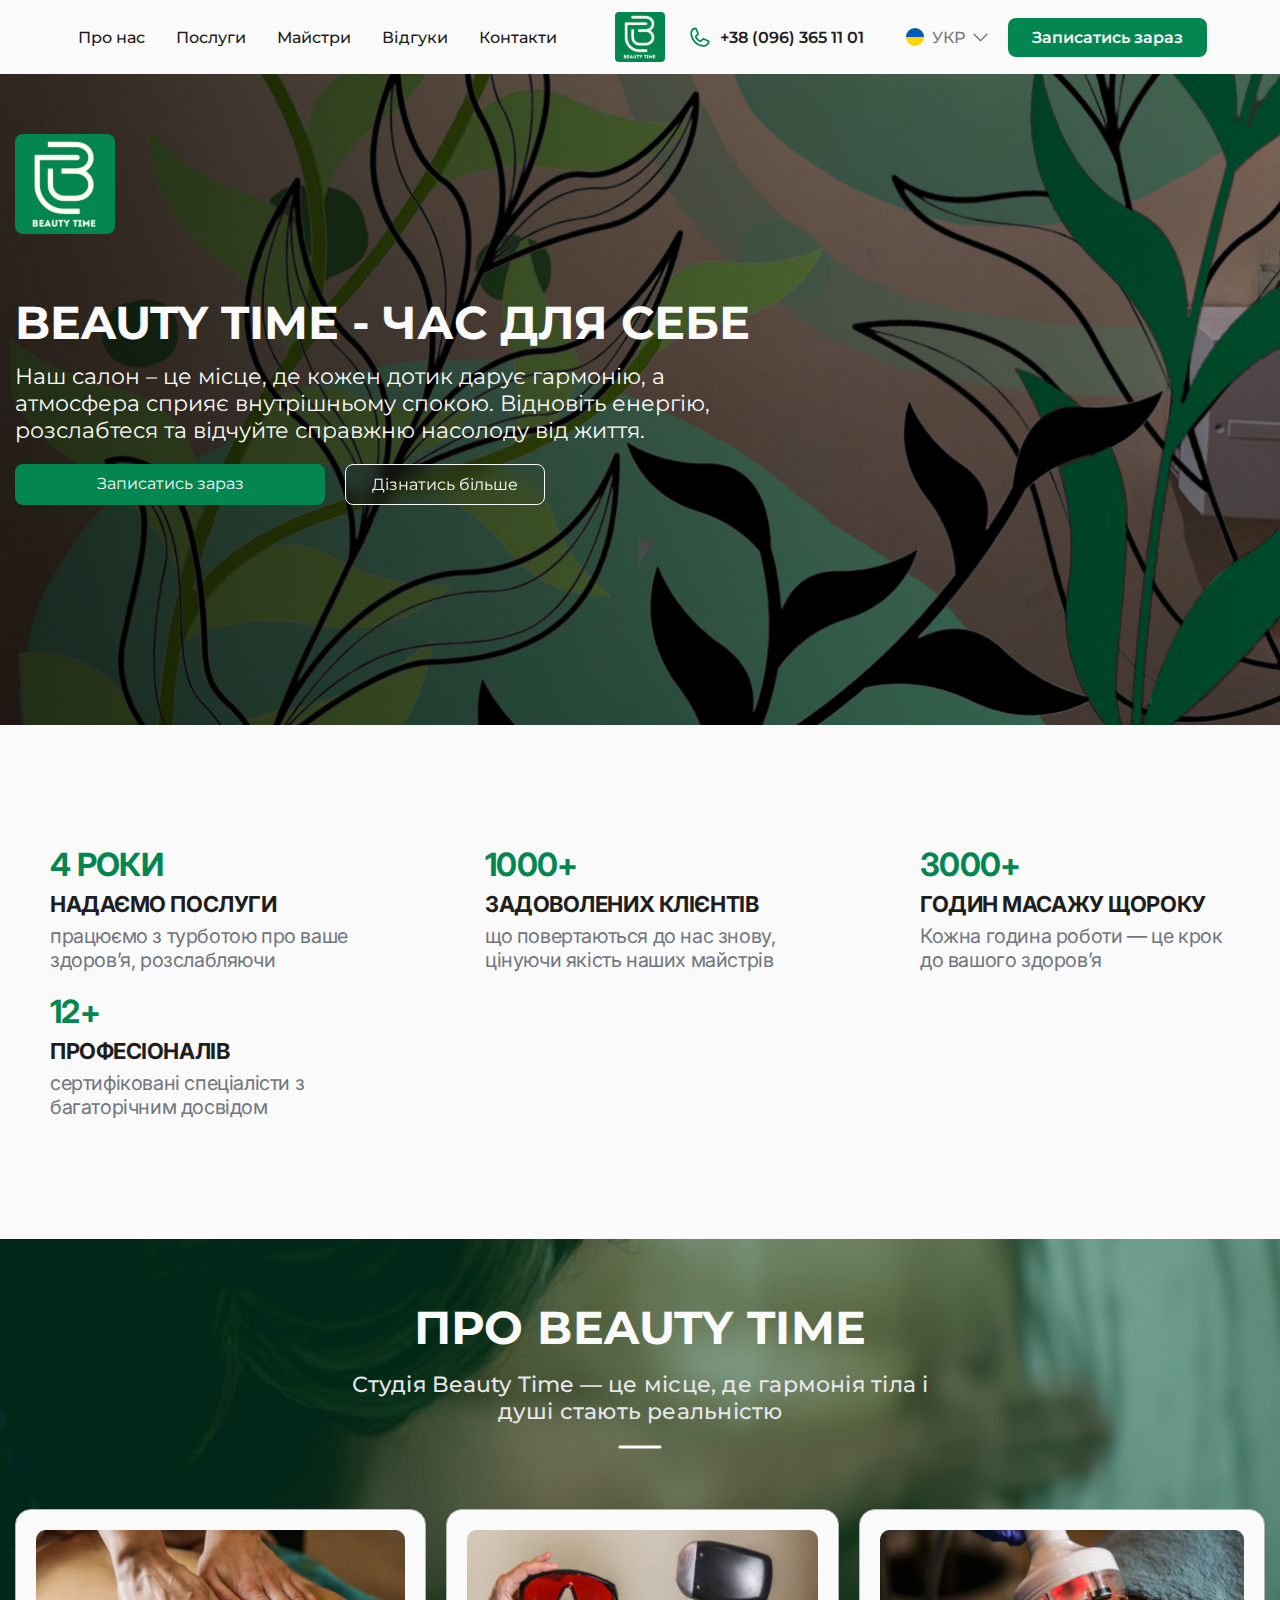
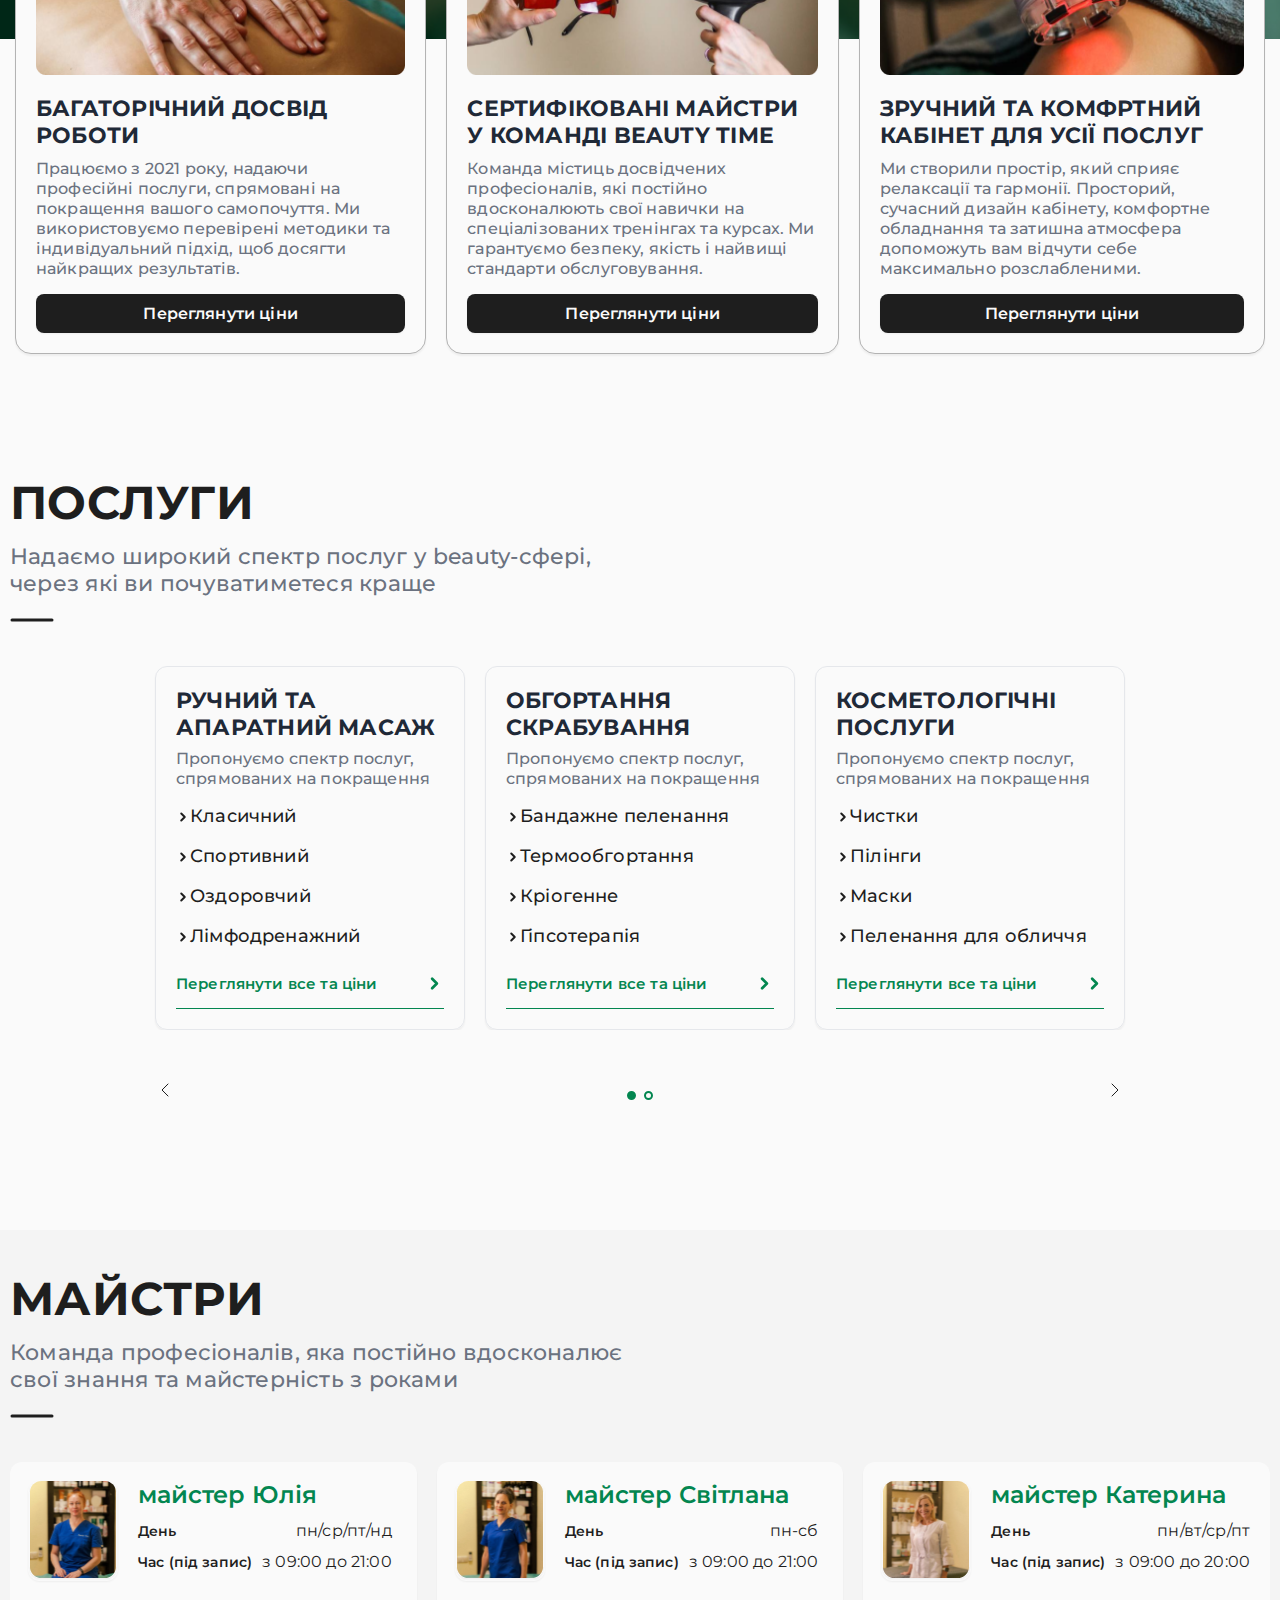
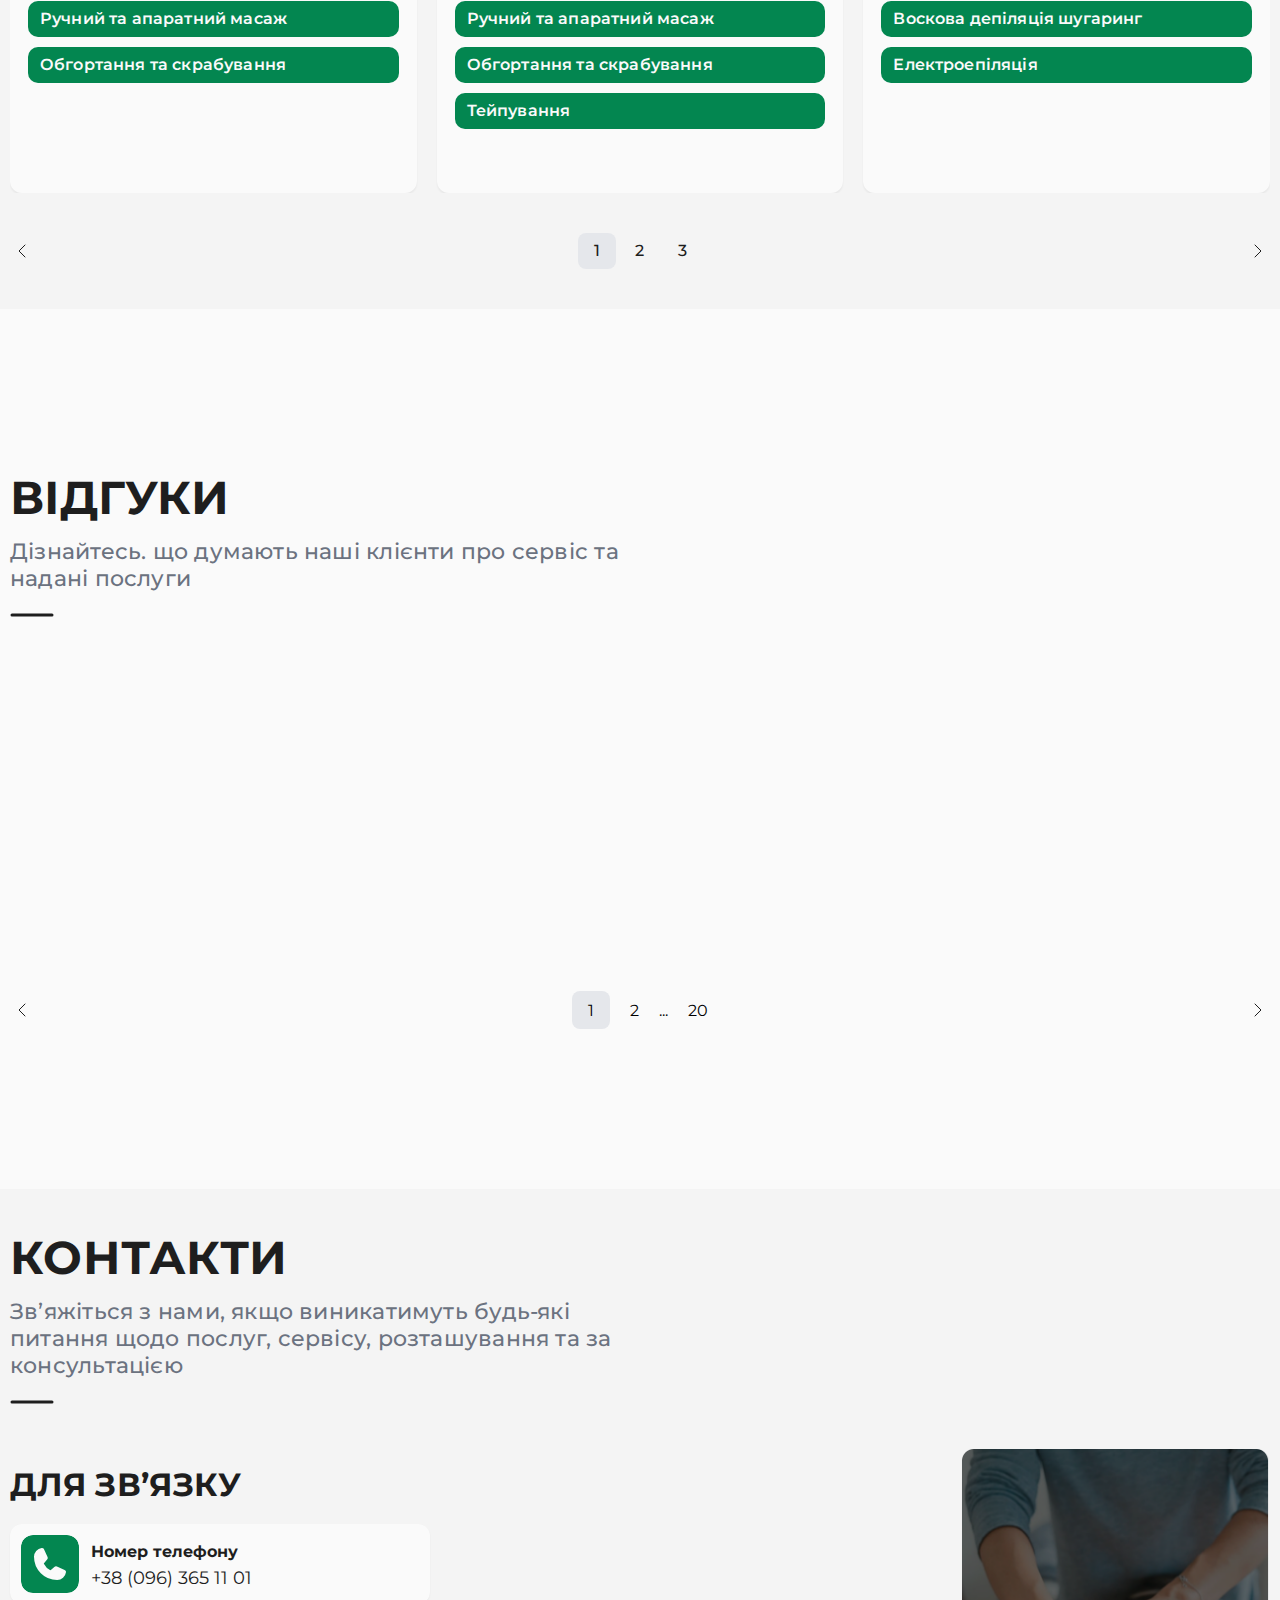
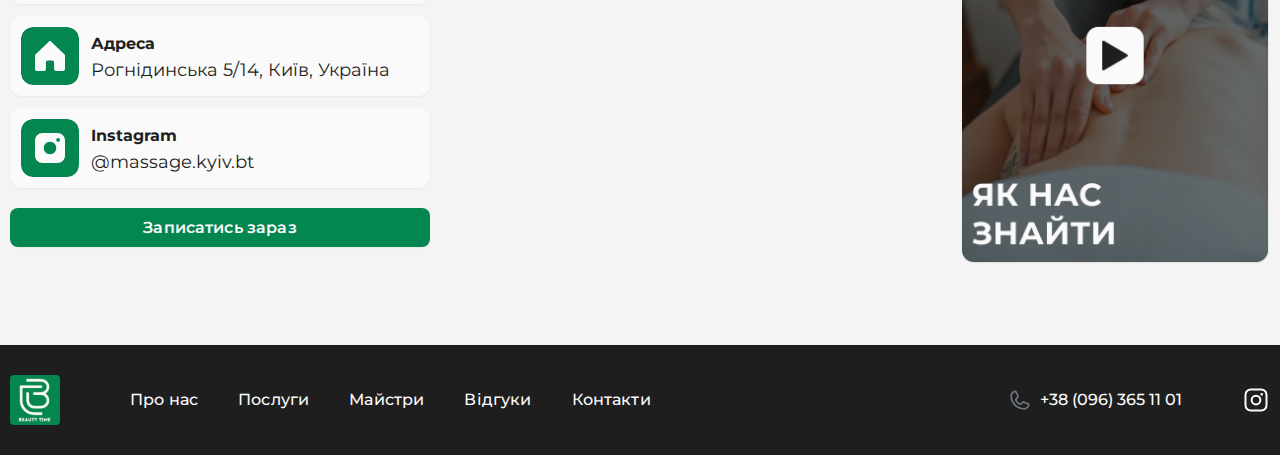
==== eng.html @ 5195686e "updateSeo" ====
<!DOCTYPE html>
<html lang="en">

<head>
  <meta charset="UTF-8" />
  <link rel="icon" type="image/x-icon" href="/icons/Logo.svg" />
  <meta name="viewport" content="width=device-width, initial-scale=1.0" />
  <link rel="preconnect" href="https://fonts.googleapis.com" />
  <link rel="preconnect" href="https://fonts.gstatic.com" crossorigin />
  <meta name="google-site-verification" content="ar-BwZ3XOOMY4lrUMawtvGLC3Hr_M22JMxc6mXKmvUw" />
  <link
    href="https://fonts.googleapis.com/css2?family=Inter:ital,opsz,wght@0,14..32,100..900;1,14..32,100..900&family=Montserrat:ital,wght@0,100..900;1,100..900&display=swap"
    rel="stylesheet" />
  <link rel="stylesheet" href="index.css" />
  <title>BEAUTY TIME</title>
</head>

<body>
  <header class="header">
    <div class="header-container">
      <nav class="header-nav">
        <a href="#about">Про нас</a>
        <a href="#service">Послуги</a>
        <a href="#personal">Майстри</a>
        <a href="#testimonials">Відгуки</a>
        <a href="#contacts">Контакти</a>
      </nav>
      <div class="header-logo">
        <img src="icons/Logo.svg" alt="" />
      </div>
      <div class="header-interactive">
        <div class="header-interactive-mobile">
          <img src="icons/phone.svg" alt="" style="width: 20px; height: 20px" />
          <a href="tel:+380963651101">+38 (096) 365 11 01</a>
        </div>
        <div class="header-interactive-language">
          <button class="header-interactive-language" id="open-language">
            <img src="icons/prapor-ukr.svg" alt="" style="width: 18px; height: 18px" />
            <p>УКР</p>
            <img src="icons/arrow-bottom.svg" alt="" style="width: 15px; height: 15px" />
          </button>
          <div class="header-interactive-language-menu" id="language-menu">
            <a href="youtube.com"><img src="icons/gb.png" alt=""
                style="width: 18px; height: 18px" /><span>ENG</span></a>
          </div>
        </div>
        <a target="_blank"
          href="https://n799265.alteg.io/company/751395/personal/select-services?fbclid=PAZXh0bgNhZW0CMTEAAabLqiHtKzMhRhWUXYwmBI1UVrGu612jHFCzv3q1JPzuc6nMSlVEcItK5vg_aem_g_cQ2HMUZu5LZUieFuT7xA&o="
          class="button-signUp">Записатись зараз</a>
      </div>
    </div>
    <div class="header-container-mobile">
      <img src="icons/Logo.svg" alt="" class="header-container-mobile-logo">
      <img src="icons/openBurger.svg" alt="" class="header-container-mobile-openBurger" id="openBurger">
    </div>
    <div class="header-container-mobile-menu" id="burger-menu">
      <nav class="header-nav" style="flex-direction: column;gap: 20px;padding-bottom: 20px;">
        <a href="#about" style="font-size: 20px;">Про нас</a>
        <a href="#service" style="font-size: 20px;">Послуги</a>
        <a href="#personal" style="font-size: 20px;">Майстри</a>
        <a href="#testimonials" style="font-size: 20px;">Відгуки</a>
        <a href="#contacts" style="font-size: 20px;">Контакти</a>
      </nav>
      <div class="header-interactive" style="padding-top: 20px;border-top: 1px solid ;">
        <div class="header-interactive-mobile">
          <img src="icons/phone.svg" alt="" style="width: 20px; height: 20px" />
          <a href="tel:+380963651101">+38 (096) 365 11 01</a>
        </div>
        <div class="header-interactive-language" >
          <button class="header-interactive-language" id="open-language-mobile">
            <img src="icons/prapor-ukr.svg" alt="" style="width: 18px; height: 18px" />
            <p>УКР</p>
            <img src="icons/arrow-bottom.svg" alt="" style="width: 15px; height: 15px" />
          </button>
          <div class="header-interactive-language-menu" id="language-menu-mobile">
            <a href="youtube.com"><img src="icons/gb.png" alt=""
                style="width: 18px; height: 18px" /><span>ENG</span></a>
          </div>
        </div>
      </div>
    </div>
  </header>
  <section class="hero-section">
    <div class="hero-section-container">
      <img src="icons/Logo.svg" alt="" class="hero-section-logo" />
      <h1 class="hero-section-title">Beauty Time - час для себе</h1>
      <p class="hero-section-text">
        Наш салон – це місце, де кожен дотик дарує гармонію, а атмосфера
        сприяє внутрішньому спокою. Відновіть енергію, розслабтеся та відчуйте
        справжню насолоду від життя.
      </p>
      <div class="hero-section-buttons">
        <a target="_blank"
          href="https://n799265.alteg.io/company/751395/personal/select-services?fbclid=PAZXh0bgNhZW0CMTEAAabLqiHtKzMhRhWUXYwmBI1UVrGu612jHFCzv3q1JPzuc6nMSlVEcItK5vg_aem_g_cQ2HMUZu5LZUieFuT7xA&o="
          class="hero-section-button-regNow">Записатись зараз</a>
        <a target="_blank" href="https://www.instagram.com/massage.kyiv.bt?igsh=NTM1azhtdDN6YnZs"
          class="hero-section-button-more">Дізнатись більше</a>
      </div>
    </div>
  </section>
  <section class="statistics">
    <div class="statistics-container">
      <div class="statistics-block">
        <h2 class="statistics-block-title">4 РОКИ</h2>
        <h3 class="statistics-block-subTitle">НАДАЄМО ПОСЛУГИ</h3>
        <p class="statistics-block-text">
          працюємо з турботою про ваше здоров’я, розслабляючи
        </p>
      </div>
      <div class="statistics-block">
        <h2 class="statistics-block-title">1000+</h2>
        <h3 class="statistics-block-subTitle">ЗАДОВОЛЕНИХ КЛІЄНТІВ</h3>
        <p class="statistics-block-text">
          що повертаються до нас знову, цінуючи якість наших майстрів
        </p>
      </div>
      <div class="statistics-block">
        <h2 class="statistics-block-title">3000+</h2>
        <h3 class="statistics-block-subTitle">Годин масажу щороку</h3>
        <p class="statistics-block-text">
          Кожна година роботи — це крок до вашого здоров’я
        </p>
      </div>
      <div class="statistics-block">
        <h2 class="statistics-block-title">12+</h2>
        <h3 class="statistics-block-subTitle">ПРОФЕСІОНАЛІВ</h3>
        <p class="statistics-block-text">
          сертифіковані спеціалісти з багаторічним досвідом
        </p>
      </div>
    </div>
  </section>
  <section class="about" id="about">
    <div class="about-bg">
      <h2 class="about-title">про beauty time</h2>
      <h2 class="about-subTitle">
        Студія Beauty Time — це місце, де гармонія тіла і душі стають
        реальністю
      </h2>
      <svg width="44" height="4" viewBox="0 0 44 4" fill="none" xmlns="http://www.w3.org/2000/svg">
        <path d="M2 2H42" stroke="#FAFAFA" stroke-width="3" stroke-linecap="round" />
      </svg>
    </div>
    <div class="about-cards">
      <div class="about-card">
        <div class="">
          <img src="img/about/card-1.png" alt="" class="about-card-img" />
          <h3 class="about-card-title">БАГАТОРІЧНИЙ ДОСВІД РОБОТИ</h3>
          <p class="about-card-text">
            Працюємо з 2021 року, надаючи професійні послуги, спрямовані на
            покращення вашого самопочуття. Ми використовуємо перевірені
            методики та індивідуальний підхід, щоб досягти найкращих
            результатів.
          </p>
        </div>
        <a target="_blank"
          href="https://n799265.alteg.io/company/751395/personal/select-services?fbclid=PAZXh0bgNhZW0CMTEAAabLqiHtKzMhRhWUXYwmBI1UVrGu612jHFCzv3q1JPzuc6nMSlVEcItK5vg_aem_g_cQ2HMUZu5LZUieFuT7xA&o="
          class="about-card-button">Переглянути ціни</a>
      </div>
      <div class="about-card">
        <div class="">
          <img src="img/about/card-2.png" alt="" class="about-card-img" />
          <h3 class="about-card-title">
            СЕРТИФІКОВАНІ МАЙСТРИ У КОМАНДІ BEAUTY TIME
          </h3>
          <p class="about-card-text">
            Команда містиць досвідчених професіоналів, які постійно
            вдосконалюють свої навички на спеціалізованих тренінгах та курсах.
            Ми гарантуємо безпеку, якість і найвищі стандарти обслуговування.
          </p>
        </div>
        <a target="_blank"
          href="https://n799265.alteg.io/company/751395/personal/select-services?fbclid=PAZXh0bgNhZW0CMTEAAabLqiHtKzMhRhWUXYwmBI1UVrGu612jHFCzv3q1JPzuc6nMSlVEcItK5vg_aem_g_cQ2HMUZu5LZUieFuT7xA&o="
          class="about-card-button">Переглянути ціни</a>
      </div>
      <div class="about-card">
        <div class="">
          <img src="img/about/card-3.png" alt="" class="about-card-img" />
          <h3 class="about-card-title">
            ЗРУЧНИЙ ТА КОМФРТНИЙ КАБІНЕТ ДЛЯ УСІЇ ПОСЛУГ
          </h3>
          <p class="about-card-text">
            Ми створили простір, який сприяє релаксації та гармонії.
            Просторий, сучасний дизайн кабінету, комфортне обладнання та
            затишна атмосфера допоможуть вам відчути себе максимально
            розслабленими.
          </p>
        </div>
        <a target="_blank"
          href="https://n799265.alteg.io/company/751395/personal/select-services?fbclid=PAZXh0bgNhZW0CMTEAAabLqiHtKzMhRhWUXYwmBI1UVrGu612jHFCzv3q1JPzuc6nMSlVEcItK5vg_aem_g_cQ2HMUZu5LZUieFuT7xA&o="
          class="about-card-button">Переглянути ціни</a>
      </div>
    </div>
  </section>
  <section class="service" id="service">
    <div class="container-title">
      <h2 class="title">послуги</h2>
      <p class="subTitle">
        Надаємо широкий спектр послуг у beauty-сфері, через які ви
        почуватиметеся краще
      </p>
      <svg width="44" height="4" viewBox="0 0 44 4" fill="none" xmlns="http://www.w3.org/2000/svg">
        <path d="M2 2H42" stroke="#1E1E1E" stroke-width="3" stroke-linecap="round" />
      </svg>
    </div>
    <div class="service-slides">
      <div class="service-slide">
        <div class="service-blocks">
          <div class="service-block">
            <div class="">
              <h2 class="service-block-title">РУЧНИЙ ТА АПАРАТНИЙ МАСАЖ</h2>
              <p class="service-block-text">
                Пропонуємо спектр послуг, спрямованих на покращення
              </p>

              <div class="service-block-info">
                <div class="service-block-row">
                  <div class="service-block-row-img">
                    <img src="icons/arrow-right.svg" alt="" />
                  </div>

                  <div class="service-block-row-text">Класичний</div>
                </div>
                <div class="service-block-row">
                  <div class="service-block-row-img">
                    <img src="icons/arrow-right.svg" alt="" />
                  </div>

                  <div class="service-block-row-text">Спортивний</div>
                </div>
                <div class="service-block-row">
                  <div class="service-block-row-img">
                    <img src="icons/arrow-right.svg" alt="" />
                  </div>

                  <div class="service-block-row-text">Оздоровчий</div>
                </div>
                <div class="service-block-row">
                  <div class="service-block-row-img">
                    <img src="icons/arrow-right.svg" alt="" />
                  </div>

                  <div class="service-block-row-text">
                    Лімфодренажний
                  </div>
                </div>
              </div>
            </div>
            <a class="service-block-link"
              href="https://n799265.alteg.io/company/751395/personal/select-services?fbclid=PAZXh0bgNhZW0CMTEAAabLqiHtKzMhRhWUXYwmBI1UVrGu612jHFCzv3q1JPzuc6nMSlVEcItK5vg_aem_g_cQ2HMUZu5LZUieFuT7xA&o=">
              <p class="service-block-link-text">
                Переглянути все та ціни
              </p>
              <img src="icons/chevron-right.svg" alt="">
            </a>
          </div>
          <div class="service-block">
            <div class="">
              <h2 class="service-block-title">ОБГОРТАННЯ СКРАБУВАННЯ</h2>
              <p class="service-block-text">
                Пропонуємо спектр послуг, спрямованих на покращення
              </p>

              <div class="service-block-info">
                <div class="service-block-row">
                  <div class="service-block-row-img">
                    <img src="icons/arrow-right.svg" alt="" />
                  </div>

                  <div class="service-block-row-text">Бандажне пеленання</div>
                </div>
                <div class="service-block-row">
                  <div class="service-block-row-img">
                    <img src="icons/arrow-right.svg" alt="" />
                  </div>

                  <div class="service-block-row-text">Термообгортання</div>
                </div>
                <div class="service-block-row">
                  <div class="service-block-row-img">
                    <img src="icons/arrow-right.svg" alt="" />
                  </div>

                  <div class="service-block-row-text">Кріогенне</div>
                </div>
                <div class="service-block-row">
                  <div class="service-block-row-img">
                    <img src="icons/arrow-right.svg" alt="" />
                  </div>

                  <div class="service-block-row-text">
                    Гіпсотерапія
                  </div>
                </div>
              </div>
            </div>
            <a class="service-block-link"
              href="https://n799265.alteg.io/company/751395/personal/select-services?fbclid=PAZXh0bgNhZW0CMTEAAabLqiHtKzMhRhWUXYwmBI1UVrGu612jHFCzv3q1JPzuc6nMSlVEcItK5vg_aem_g_cQ2HMUZu5LZUieFuT7xA&o=">
              <p class="service-block-link-text">
                Переглянути все та ціни
              </p>
              <img src="icons/chevron-right.svg" alt="">
            </a>
          </div>
          <div class="service-block">
            <div class="">
              <h2 class="service-block-title">КОСМЕТОЛОГІЧНІ ПОСЛУГИ</h2>
              <p class="service-block-text">
                Пропонуємо спектр послуг, спрямованих на покращення
              </p>

              <div class="service-block-info">
                <div class="service-block-row">
                  <div class="service-block-row-img">
                    <img src="icons/arrow-right.svg" alt="" />
                  </div>

                  <div class="service-block-row-text">Чистки</div>
                </div>
                <div class="service-block-row">
                  <div class="service-block-row-img">
                    <img src="icons/arrow-right.svg" alt="" />
                  </div>

                  <div class="service-block-row-text">Пілінги</div>
                </div>
                <div class="service-block-row">
                  <div class="service-block-row-img">
                    <img src="icons/arrow-right.svg" alt="" />
                  </div>

                  <div class="service-block-row-text">Маски</div>
                </div>
                <div class="service-block-row">
                  <div class="service-block-row-img">
                    <img src="icons/arrow-right.svg" alt="" />
                  </div>

                  <div class="service-block-row-text">
                    Пеленання для обличчя
                  </div>
                </div>
              </div>
            </div>
            <a class="service-block-link"
              href="https://n799265.alteg.io/company/751395/personal/select-services?fbclid=PAZXh0bgNhZW0CMTEAAabLqiHtKzMhRhWUXYwmBI1UVrGu612jHFCzv3q1JPzuc6nMSlVEcItK5vg_aem_g_cQ2HMUZu5LZUieFuT7xA&o=">
              <p class="service-block-link-text">
                Переглянути все та ціни
              </p>
              <img src="icons/chevron-right.svg" alt="">
            </a>
          </div>
          <div class="service-block">
            <div class="">
              <h2 class="service-block-title">ЛАЗЕРНА ЕПІЛЯЦІЯ РІЗНИХ ЗОН</h2>
              <p class="service-block-text">
                Пропонуємо спектр послуг, спрямованих на покращення
              </p>

              <div class="service-block-info">
                <div class="service-block-row">
                  <div class="service-block-row-img">
                    <img src="icons/arrow-right.svg" alt="" />
                  </div>

                  <div class="service-block-row-text">Обличчя</div>
                </div>
                <div class="service-block-row">
                  <div class="service-block-row-img">
                    <img src="icons/arrow-right.svg" alt="" />
                  </div>

                  <div class="service-block-row-text">Тіло</div>
                </div>
                <div class="service-block-row">
                  <div class="service-block-row-img">
                    <img src="icons/arrow-right.svg" alt="" />
                  </div>

                  <div class="service-block-row-text">Комплексна епіляція</div>
                </div>

              </div>
            </div>
            <a class="service-block-link"
              href="https://n799265.alteg.io/company/751395/personal/select-services?fbclid=PAZXh0bgNhZW0CMTEAAabLqiHtKzMhRhWUXYwmBI1UVrGu612jHFCzv3q1JPzuc6nMSlVEcItK5vg_aem_g_cQ2HMUZu5LZUieFuT7xA&o=">
              <p class="service-block-link-text">
                Переглянути все та ціни
              </p>
              <img src="icons/chevron-right.svg" alt="">
            </a>
          </div>
        </div>
      </div>
      <div class="service-slide">
        <div class="service-blocks">
          <div class="service-block">
            <div class="">
              <h2 class="service-block-title">ЛАЗЕРНА ЕПІЛЯЦІЯ РІЗНИХ ЗОН</h2>
              <p class="service-block-text">
                Пропонуємо спектр послуг, спрямованих на покращення
              </p>

              <div class="service-block-info">
                <div class="service-block-row">
                  <div class="service-block-row-img">
                    <img src="icons/arrow-right.svg" alt="" />
                  </div>

                  <div class="service-block-row-text">Обличчя</div>
                </div>
                <div class="service-block-row">
                  <div class="service-block-row-img">
                    <img src="icons/arrow-right.svg" alt="" />
                  </div>

                  <div class="service-block-row-text">Тіло</div>
                </div>
                <div class="service-block-row">
                  <div class="service-block-row-img">
                    <img src="icons/arrow-right.svg" alt="" />
                  </div>

                  <div class="service-block-row-text">Комплексна епіляція</div>
                </div>

              </div>
            </div>
            <a class="service-block-link"
              href="https://n799265.alteg.io/company/751395/personal/select-services?fbclid=PAZXh0bgNhZW0CMTEAAabLqiHtKzMhRhWUXYwmBI1UVrGu612jHFCzv3q1JPzuc6nMSlVEcItK5vg_aem_g_cQ2HMUZu5LZUieFuT7xA&o=">
              <p class="service-block-link-text">
                Переглянути все та ціни
              </p>
              <img src="icons/chevron-right.svg" alt="">
            </a>
          </div>
          <div class="service-block">
            <div class="">
              <h2 class="service-block-title">ОФФОРМЛЕННЯ ВІЙ ТА БРІВ</h2>
              <p class="service-block-text">
                Пропонуємо спектр послуг, спрямованих на покращення
              </p>

              <div class="service-block-info">
                <div class="service-block-row">
                  <div class="service-block-row-img">
                    <img src="icons/arrow-right.svg" alt="" />
                  </div>

                  <div class="service-block-row-text">Корекція та фарбування</div>
                </div>
                <div class="service-block-row">
                  <div class="service-block-row-img">
                    <img src="icons/arrow-right.svg" alt="" />
                  </div>

                  <div class="service-block-row-text">Ламінування вій/брів</div>
                </div>
                <div class="service-block-row">
                  <div class="service-block-row-img">
                    <img src="icons/arrow-right.svg" alt="" />
                  </div>

                  <div class="service-block-row-text">Проріджування брів</div>
                </div>
                <div class="service-block-row">
                  <div class="service-block-row-img">
                    <img src="icons/arrow-right.svg" alt="" />
                  </div>

                  <div class="service-block-row-text">Вусики</div>
                </div>
              </div>
            </div>
            <a class="service-block-link"
              href="https://n799265.alteg.io/company/751395/personal/select-services?fbclid=PAZXh0bgNhZW0CMTEAAabLqiHtKzMhRhWUXYwmBI1UVrGu612jHFCzv3q1JPzuc6nMSlVEcItK5vg_aem_g_cQ2HMUZu5LZUieFuT7xA&o=">
              <p class="service-block-link-text">
                Переглянути все та ціни
              </p>
              <img src="icons/chevron-right.svg" alt="">
            </a>
          </div>

        </div>
      </div>
    </div>
    <div class="controls-service-slides">
      <button class="controls-service-prev"><img src="icons/control-left.svg" alt=""></button>
      <div class="indicators-service">

      </div>
      <button class="controls-service-next"><img src="icons/control-right.svg" alt=""></button>
    </div>
  </section>
  <section class="personal" id="personal">
    <div class="container-title">
      <h2 class="title">майстри</h2>
      <p class="subTitle">
        Команда професіоналів, яка постійно вдосконалює свої знання та майстерність з роками
      </p>
      <svg width="44" height="4" viewBox="0 0 44 4" fill="none" xmlns="http://www.w3.org/2000/svg">
        <path d="M2 2H42" stroke="#1E1E1E" stroke-width="3" stroke-linecap="round" />
      </svg>
    </div>
    <div class="personal-slides">

      <div class="personal-slide active">
        <div class="personal-block">
          <div class="personal-block-top">
            <img src="img/personal/1.svg" alt="" class="personal-block-top-img">
            <div class="personal-block-top-text">
              <h2 class="personal-block-top-text-title">майстер Юлія</h2>
              <div class="personal-block-top-text-row">
                <p class="personal-block-top-text-row-title">День</p>
                <p class="personal-block-top-text-row-decription">пн/ср/пт/нд</p>
              </div>
              <div class="personal-block-top-text-row">
                <p class="personal-block-top-text-row-title">Час (під запис)</p>
                <p class="personal-block-top-text-row-decription">з 09:00 до 21:00</p>
              </div>
            </div>
          </div>

          <div class="personal-block-info">
            <div class="personal-block-info-text">Ручний та апаратний масаж</div>
            <div class="personal-block-info-text">Обгортання та скрабування</div>
          </div>
        </div>
        <div class="personal-block">
          <div class="personal-block-top">
            <img src="img/personal/2.svg" alt="" class="personal-block-top-img">
            <div class="personal-block-top-text">
              <h2 class="personal-block-top-text-title">майстер Світлана</h2>
              <div class="personal-block-top-text-row">
                <p class="personal-block-top-text-row-title">День</p>
                <p class="personal-block-top-text-row-decription">пн-сб</p>
              </div>
              <div class="personal-block-top-text-row">
                <p class="personal-block-top-text-row-title">Час (під запис)</p>
                <p class="personal-block-top-text-row-decription">з 09:00 до 21:00</p>
              </div>
            </div>
          </div>

          <div class="personal-block-info">
            <div class="personal-block-info-text">Ручний та апаратний масаж</div>
            <div class="personal-block-info-text">Обгортання та скрабування</div>
            <div class="personal-block-info-text">Тейпування</div>
          </div>
        </div>
        <div class="personal-block">
          <div class="personal-block-top">
            <img src="img/personal/3.svg" alt="" class="personal-block-top-img">
            <div class="personal-block-top-text">
              <h2 class="personal-block-top-text-title">майстер Катерина</h2>
              <div class="personal-block-top-text-row">
                <p class="personal-block-top-text-row-title">День</p>
                <p class="personal-block-top-text-row-decription">пн/вт/ср/пт</p>
              </div>
              <div class="personal-block-top-text-row">
                <p class="personal-block-top-text-row-title">Час (під запис)</p>
                <p class="personal-block-top-text-row-decription">з 09:00 до 20:00</p>
              </div>
            </div>
          </div>

          <div class="personal-block-info">
            <div class="personal-block-info-text">Воскова депіляція шугаринг</div>
            <div class="personal-block-info-text">Електроепіляція</div>
          </div>
        </div>
      </div>

      <div class="personal-slide">
        <div class="personal-block">
          <div class="personal-block-top">
            <img src="img/personal/4.svg" alt="" class="personal-block-top-img">
            <div class="personal-block-top-text">
              <h2 class="personal-block-top-text-title">майстер Тетяна</h2>
              <div class="personal-block-top-text-row">
                <p class="personal-block-top-text-row-title">День</p>
                <p class="personal-block-top-text-row-decription">вт/чт/сб/нд</p>
              </div>
              <div class="personal-block-top-text-row">
                <p class="personal-block-top-text-row-title">Час (під запис)</p>
                <p class="personal-block-top-text-row-decription">з 09:00 до 21:00</p>
              </div>
            </div>
          </div>

          <div class="personal-block-info">
            <div class="personal-block-info-text">Ручний та апаратний масаж</div>
            <div class="personal-block-info-text">Обгортання та скрабування</div>
            <div class="personal-block-info-text">Доглядові (косметологічні) процедури</div>
          </div>
        </div>
        <div class="personal-block">
          <div class="personal-block-top">
            <img src="img/personal/5.svg" alt="" class="personal-block-top-img">
            <div class="personal-block-top-text">
              <h2 class="personal-block-top-text-title">майстер Олена</h2>
              <div class="personal-block-top-text-row">
                <p class="personal-block-top-text-row-title">День</p>
                <p class="personal-block-top-text-row-decription">пн-нд</p>
              </div>
              <div class="personal-block-top-text-row">
                <p class="personal-block-top-text-row-title">Час (під запис)</p>
                <p class="personal-block-top-text-row-decription">з 09:00 до 20:00</p>
              </div>
            </div>
          </div>

          <div class="personal-block-info">
            <div class="personal-block-info-text">Лазерна епіляція різних зон</div>
            <div class="personal-block-info-text">Лазерна косметологія</div>
            <div class="personal-block-info-text">Апаратний масаж</div>
            <div class="personal-block-info-text">Обгортання та скрабування, тейпування</div>
          </div>
        </div>
        <div class="personal-block">
          <div class="personal-block-top">
            <img src="img/personal/6.svg" alt="" class="personal-block-top-img">
            <div class="personal-block-top-text">
              <h2 class="personal-block-top-text-title">майстер В’ячеслав</h2>
              <div class="personal-block-top-text-row">
                <p class="personal-block-top-text-row-title">День</p>
                <p class="personal-block-top-text-row-decription">вт/чт/нд</p>
              </div>
              <div class="personal-block-top-text-row">
                <p class="personal-block-top-text-row-title">Час (під запис)</p>
                <p class="personal-block-top-text-row-decription">Під запис</p>
              </div>
            </div>
          </div>

          <div class="personal-block-info">
            <div class="personal-block-info-text">Ручний та апаратний масаж</div>
            <div class="personal-block-info-text">Обгортання та скрабування</div>
          </div>
        </div>
      </div>

      <div class="personal-slide">
        <div class="personal-block">
          <div class="personal-block-top">
            <img src="img/personal/7.svg" alt="" class="personal-block-top-img">
            <div class="personal-block-top-text">
              <h2 class="personal-block-top-text-title">майстер Костянтин</h2>
              <div class="personal-block-top-text-row">
                <p class="personal-block-top-text-row-title">День</p>
                <p class="personal-block-top-text-row-decription">вт/чт/нд</p>
              </div>
              <div class="personal-block-top-text-row">
                <p class="personal-block-top-text-row-title">Час (під запис)</p>
                <p class="personal-block-top-text-row-decription">з 09:00 до 21:00</p>
              </div>
            </div>
          </div>

          <div class="personal-block-info">
            <div class="personal-block-info-text">Ручний масаж</div>
            <div class="personal-block-info-text">Spa-обгортання та скрабування</div>
          </div>
        </div>
      </div>

    </div>
    <div class="controls-personal-slides">
      <button class="controls-personal-prev"><img src="icons/control-left.svg" alt=""></button>
      <div class="indicators-personal">

      </div>
      <button class="controls-personal-next"><img src="icons/control-right.svg" alt=""></button>
    </div>

  </section>
  <section class="testimonials" id="testimonials">
    <div class="container-title">
      <h2 class="title">відгуки</h2>
      <p class="subTitle">
        Дізнайтесь. що думають наші клієнти про сервіс та <br> надані послуги
      </p>
      <svg width="44" height="4" viewBox="0 0 44 4" fill="none" xmlns="http://www.w3.org/2000/svg">
        <path d="M2 2H42" stroke="#1E1E1E" stroke-width="3" stroke-linecap="round" />
      </svg>
    </div>
    <div class="testimonials-slides">
      <div class="testimonial-slide">
        <div class="testimonial-slide-block">
          <div class="">
            <p class="testimonial-slide-rating">★ ★ ★ ★ ★</p>
            <h2 class="testimonial-slide-title">Ім’я клієнта</h2>
            <p class="testimonial-slide-text">Lorem ipsum dolor sit amet, consectetur adipiscing elit, sed do eiusmod
              tempor incididunt ut labore et dolore magna aliqua. Ut enim ad minim veniam, quis nostrud exercitation
              ullamco laboris nisi ut aliquip ex</p>
          </div>
          <a href="" class="testimonial-slide-link">Відгук з Instagram</a>
        </div>
        <div class="testimonial-slide-block">
          <p class="testimonial-slide-rating">★ ★ ★ ★ ★</p>
          <h2 class="testimonial-slide-title">Ім’я клієнта</h2>
          <p class="testimonial-slide-text">Lorem ipsum dolor sit amet, consectetur adipiscing elit, sed do eiusmod
            tempor incididunt ut labore et dolore magna aliqua. Ut enim ad minim veniam, quis nostrud exercitation
            ullamco laboris nisi ut aliquip ex</p>
          <a href="" class="testimonial-slide-link">Відгук з Instagram</a>
        </div>
        <div class="testimonial-slide-block">
          <p class="testimonial-slide-rating">★ ★ ★ ★ ★</p>
          <h2 class="testimonial-slide-title">Ім’я клієнта</h2>
          <p class="testimonial-slide-text">Lorem ipsum dolor sit amet, consectetur adipiscing elit, sed do eiusmod
            tempor incididunt ut labore et dolore magna aliqua. Ut enim ad minim veniam, quis nostrud exercitation
            ullamco laboris nisi ut aliquip ex</p>
          <a href="" class="testimonial-slide-link">Відгук з Instagram</a>
        </div>
      </div>
    </div>

    <div class="controls-testimonials-slides">
      <button class="controls-testimonials-prev"><img src="icons/control-left.svg" alt=""></button>
      <div class="indicators-testimonials">
      </div>
      <button class="controls-testimonials-next"><img src="icons/control-right.svg" alt=""></button>
    </div>

  </section>
  <section class="contacts" id="contacts">
    <div class="contacts-container">

      <div class="container-title">
        <h2 class="title">контакти</h2>
        <p class="subTitle">
          Зв’яжіться з нами, якщо виникатимуть будь-які питання щодо послуг, сервісу, розташування та
          за консультацією
        </p>
        <svg width="44" height="4" viewBox="0 0 44 4" fill="none" xmlns="http://www.w3.org/2000/svg">
          <path d="M2 2H42" stroke="#1E1E1E" stroke-width="3" stroke-linecap="round" />
        </svg>
      </div>
      <div class="contacts-content">
        <div class="contacts-content-connection">
          <h2 class="contacts-content-connection-title">для зв’язку</h2>
          <div class="contacts-content-connection-cards">
            <a href="tel:+380963651101" class="contacts-content-connection-card">
              <img src="img/connection/Phone.svg" alt="" class="contacts-content-connection-card-img">
              <div class="contacts-content-connection-card-text">
                <h2 class="contacts-content-connection-card-text-title">Номер телефону</h2>
                <p class="contacts-content-connection-card-text-info">+38 (096) 365 11 01</p>
              </div>
            </a>
            <a href="https://maps.app.goo.gl/JnxJe1gss46YvtNy8" class="contacts-content-connection-card">
              <img src="img/connection/home.svg" alt="" class="contacts-content-connection-card-img">
              <div class="contacts-content-connection-card-text">
                <h2 class="contacts-content-connection-card-text-title">Адреса</h2>
                <p class="contacts-content-connection-card-text-info">Рогнідинська 5/14, Київ, Україна</p>
              </div>
            </a>
            <a href="https://www.instagram.com/massage.kyiv.bt/" class="contacts-content-connection-card">
              <img src="img/connection/instagram.svg" alt="" class="contacts-content-connection-card-img">
              <div class="contacts-content-connection-card-text">
                <h2 class="contacts-content-connection-card-text-title">Instagram</h2>
                <p class="contacts-content-connection-card-text-info">@massage.kyiv.bt</p>
              </div>
            </a>
          </div>
          <a href="https://n799265.alteg.io/company/751395/personal/select-services?fbclid=PAZXh0bgNhZW0CMTEAAabLqiHtKzMhRhWUXYwmBI1UVrGu612jHFCzv3q1JPzuc6nMSlVEcItK5vg_aem_g_cQ2HMUZu5LZUieFuT7xA&o=" class="contacts-content-connection-regNow">
            Записатись зараз
          </a>
        </div>
        <div class="contacts-content-map">
          <iframe src="https://www.google.com/maps/embed?pb=!1m18!1m12!1m3!1d2541.092193234931!2d30.520452199999998!3d50.439383400000004!2m3!1f0!2f0!3f0!3m2!1i1024!2i768!4f13.1!3m3!1m2!1s0x40d4cefe57e5508f%3A0x8f76b522511d50a8!2z0YPQuy4g0KDQvtCz0L3QtdC00LjQvdGB0LrQsNGPLCA1LzE0LCDQmtC40LXQsiwgMDIwMDA!5e0!3m2!1sru!2sua!4v1735081594060!5m2!1sru!2sua" class="map" style="border:0;" allowfullscreen="" loading="lazy" referrerpolicy="no-referrer-when-downgrade"></iframe>
        </div>
        <a href="https://www.instagram.com/stories/highlights/17875986062934872/" target="_blank" class="contacts-content-map-video">
          <img src="img/connection/howFind.png" alt="">
        </a>
      </div>
    </div>
  </section>
  <footer class="footer" id="footer">
    <div class="footer-container">
      <div class="footer-container-flex">
        <div class="footer-logo">
          <img src="icons/Logo.svg" alt="">
        </div>
        <div class="footer-nav">
          <a href="#about" class="footer-nav-text">Про нас</a>
          <a href="#service" class="footer-nav-text">Послуги</a>
          <a href="#personal" class="footer-nav-text">Майстри</a>
          <a href="#testimonials" class="footer-nav-text">Відгуки</a>
          <a href="#contacts" class="footer-nav-text">Контакти</a>
        </div>
      </div>
      <div class="footer-container-flex">
        <div class="footer-interactive-mobile">
          <img src="icons/phone-footer.svg" alt="" style="width: 20px; height: 20px" />
          <a href="tel:+380963651101">+38 (096) 365 11 01</a>
        </div>
        <a href="#" class="footer-container-img-ins">
          <img src="icons/instagram-white.svg" alt="">
        </a>
      </div>
    </div>
    <div class="footer-container-mobile">
      <div class="footer-container-mobile-logo">
        <div class="footer-logo">
          <img src="icons/Logo.svg" alt="">
        </div>
      </div>
      <div class="footer-container-mobile-nav">
        <a href="#about" class="footer-nav-text">Про нас</a>
        <a href="#service" class="footer-nav-text">Послуги</a>
        <a href="#personal" class="footer-nav-text">Майстри</a>
        <a href="#testimonials" class="footer-nav-text">Відгуки</a>
        <a href="#contacts" class="footer-nav-text">Контакти</a>
      </div>
      <div class="footer-container-flex">
        <div class="footer-interactive-mobile">
          <img src="icons/phone-footer.svg" alt="" style="width: 20px; height: 20px" />
          <a href="tel:+380963651101">+38 (096) 365 11 01</a>
        </div>
        <a href="#" class="footer-container-img-ins">
          <img src="icons/instagram-white.svg" alt="">
        </a>
      </div>
    </div>
  </footer>
  <script src="eng.js" type="module"></script>
</body>

</html>
---- index.css ----
@import url(css/reset.css);
@import url(css/header.css);
@import url(css/hero-section.css);
@import url(css/statistics.css);
@import url(css/about.css);
@import url(css/service.css);
@import url(css/personal.css);
@import url(css/testimonials.css);
@import url(css/contacts.css);
@import url(css/footer.css);
@import url(css/media.css);

html{
  scroll-behavior: smooth;
}

* {
  font-family: "Montserrat", serif;
}

body{
  background-color: #FAFAFA;
}
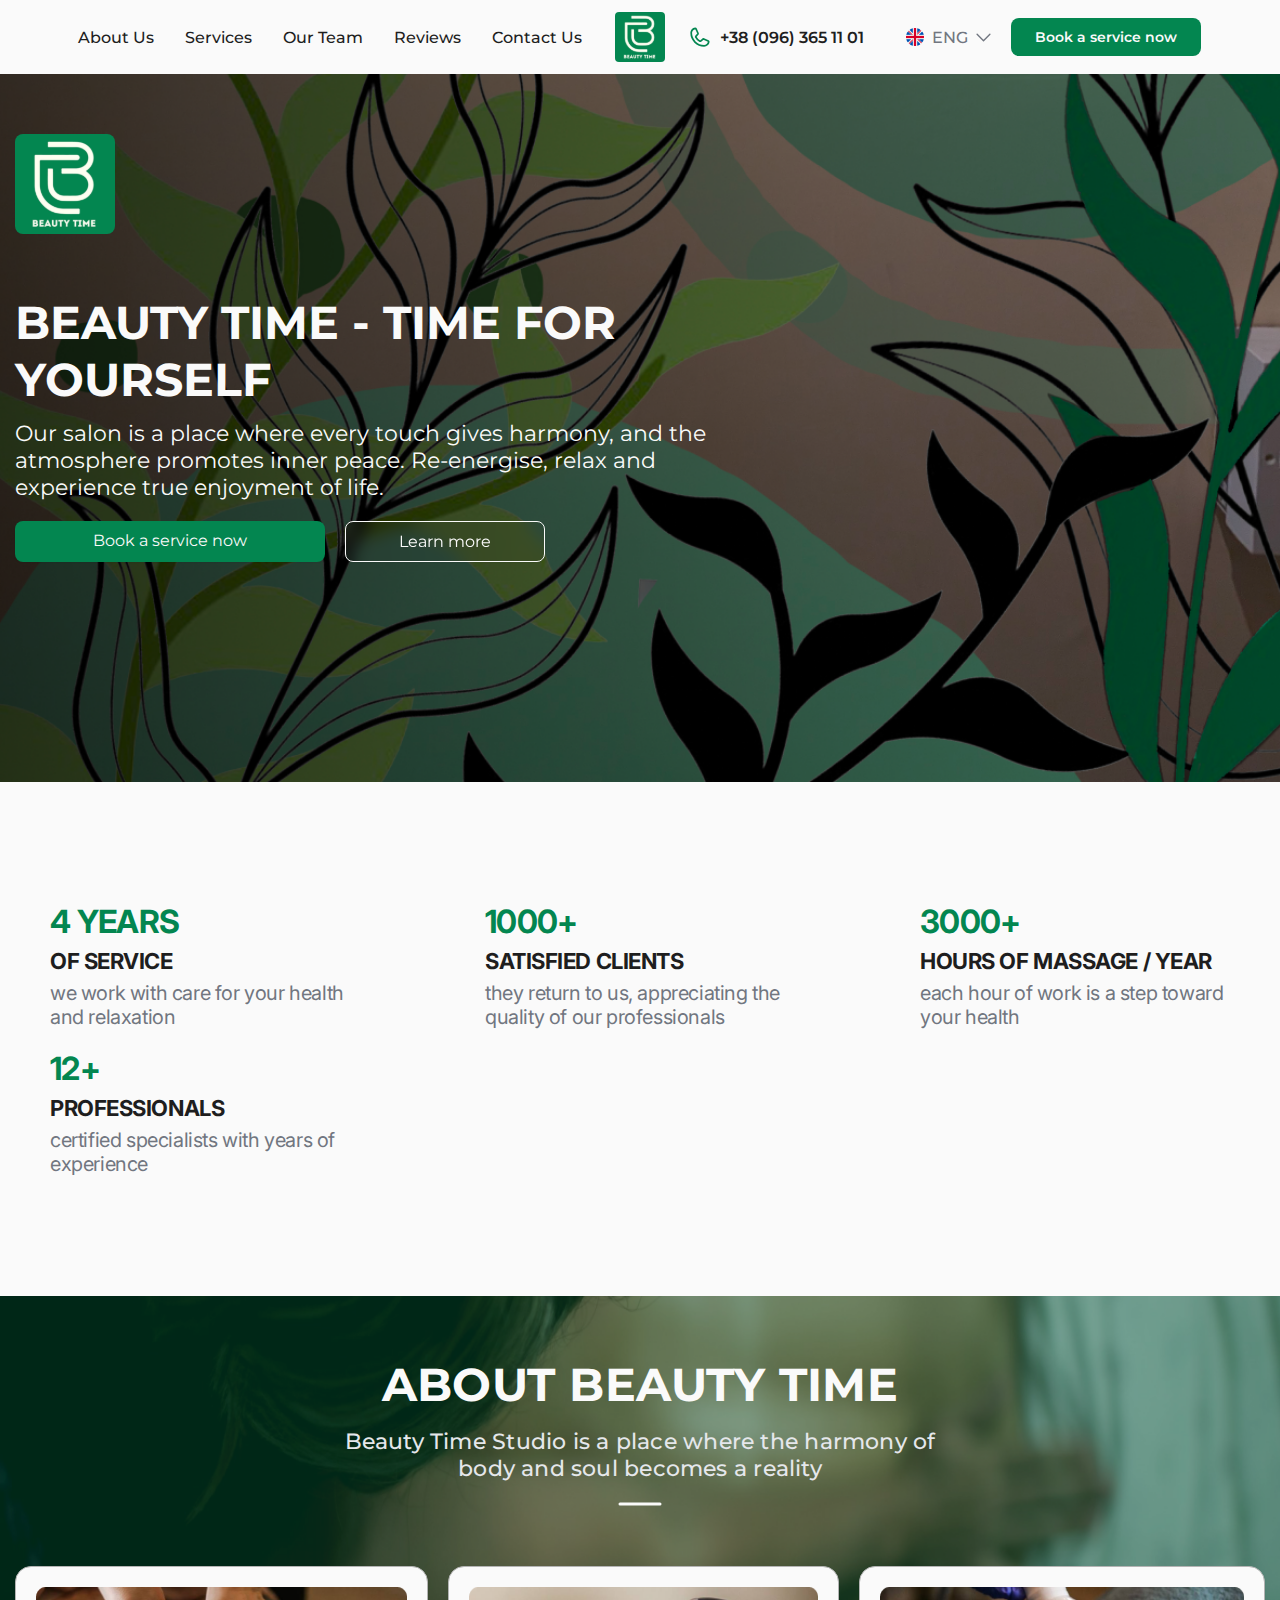
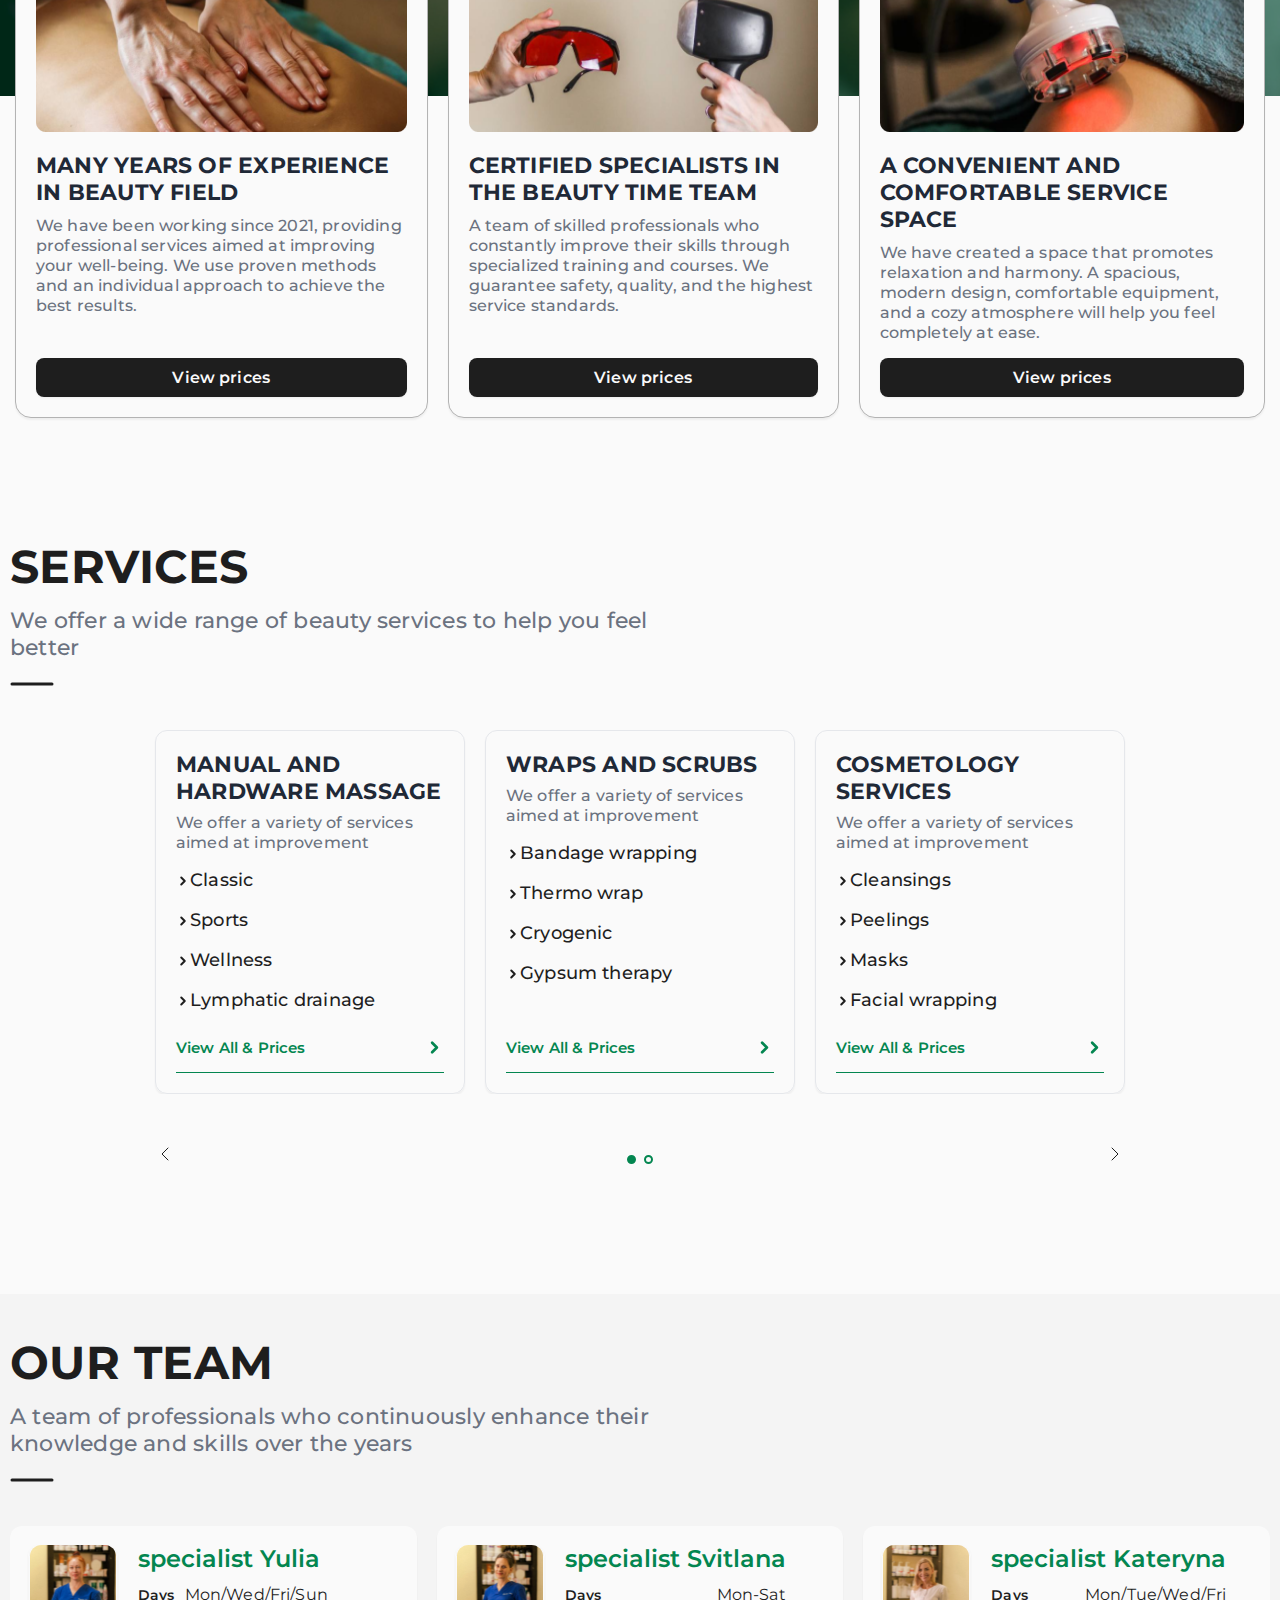
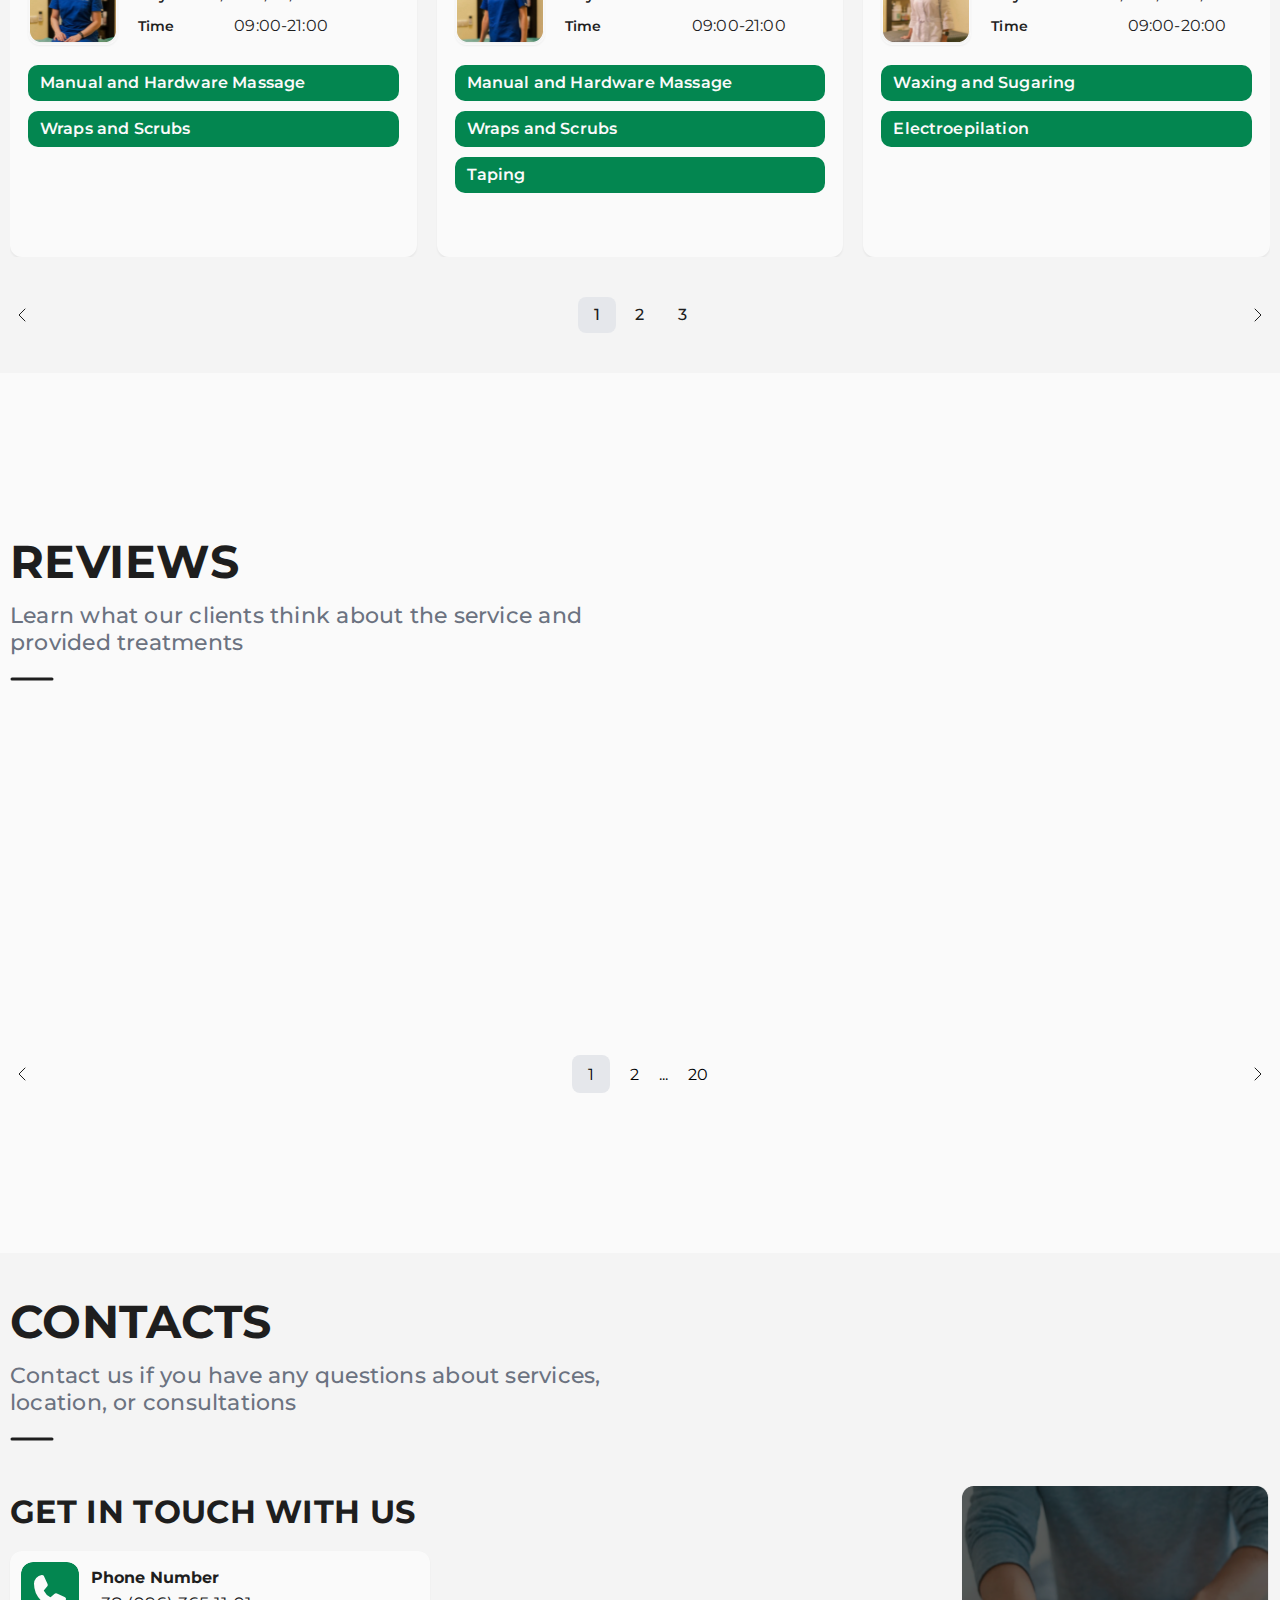
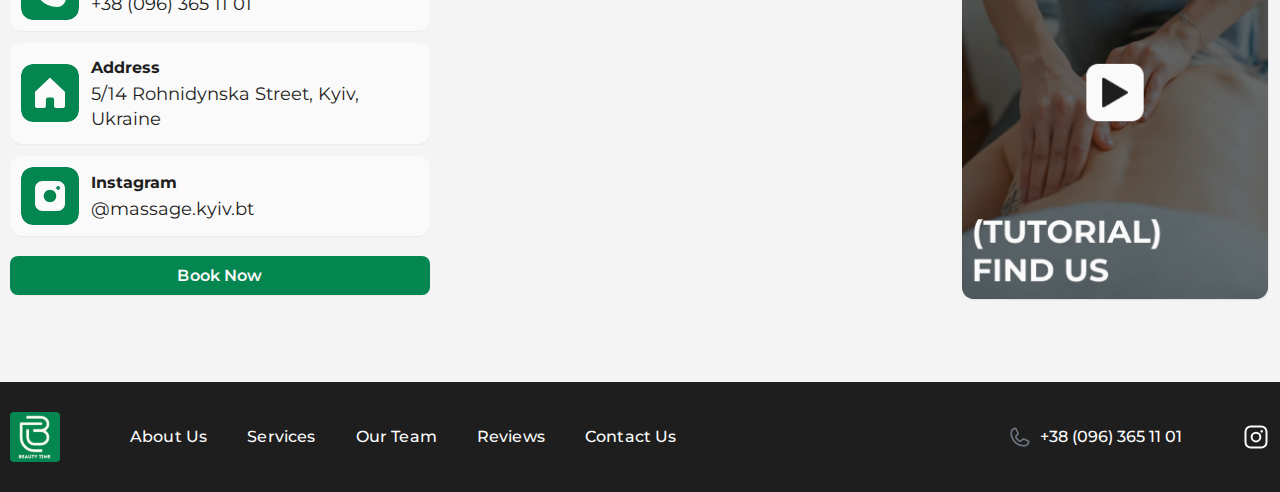
==== commit 624dba79: "FinalBuild1.0" ====
--- a/eng.html
+++ b/eng.html
@@ -19,11 +19,11 @@
   <header class="header">
     <div class="header-container">
       <nav class="header-nav">
-        <a href="#about">Про нас</a>
-        <a href="#service">Послуги</a>
-        <a href="#personal">Майстри</a>
-        <a href="#testimonials">Відгуки</a>
-        <a href="#contacts">Контакти</a>
+        <a href="#about">About Us</a>
+        <a href="#service">Services</a>
+        <a href="#personal">Our Team</a>
+        <a href="#testimonials">Reviews</a>
+        <a href="#contacts">Contact Us</a>
       </nav>
       <div class="header-logo">
         <img src="icons/Logo.svg" alt="" />
@@ -35,18 +35,18 @@
         </div>
         <div class="header-interactive-language">
           <button class="header-interactive-language" id="open-language">
-            <img src="icons/prapor-ukr.svg" alt="" style="width: 18px; height: 18px" />
-            <p>УКР</p>
+            <img src="icons/gb.png" alt="" style="width: 18px; height: 18px" />
+            <p>ENG</p>
             <img src="icons/arrow-bottom.svg" alt="" style="width: 15px; height: 15px" />
           </button>
           <div class="header-interactive-language-menu" id="language-menu">
-            <a href="youtube.com"><img src="icons/gb.png" alt=""
-                style="width: 18px; height: 18px" /><span>ENG</span></a>
+            <a href="index.html"><img src="icons/prapor-ukr.svg" alt=""
+                style="width: 18px; height: 18px" /><span>UKR</span></a>
           </div>
         </div>
         <a target="_blank"
           href="https://n799265.alteg.io/company/751395/personal/select-services?fbclid=PAZXh0bgNhZW0CMTEAAabLqiHtKzMhRhWUXYwmBI1UVrGu612jHFCzv3q1JPzuc6nMSlVEcItK5vg_aem_g_cQ2HMUZu5LZUieFuT7xA&o="
-          class="button-signUp">Записатись зараз</a>
+          class="button-signUp" style="font-size: 14px;">Book a service now</a>
       </div>
     </div>
     <div class="header-container-mobile">
@@ -55,11 +55,11 @@
     </div>
     <div class="header-container-mobile-menu" id="burger-menu">
       <nav class="header-nav" style="flex-direction: column;gap: 20px;padding-bottom: 20px;">
-        <a href="#about" style="font-size: 20px;">Про нас</a>
-        <a href="#service" style="font-size: 20px;">Послуги</a>
-        <a href="#personal" style="font-size: 20px;">Майстри</a>
-        <a href="#testimonials" style="font-size: 20px;">Відгуки</a>
-        <a href="#contacts" style="font-size: 20px;">Контакти</a>
+        <a href="#about" style="font-size: 20px;">About Us</a>
+        <a href="#service" style="font-size: 20px;">Services</a>
+        <a href="#personal" style="font-size: 20px;">Our Team</a>
+        <a href="#testimonials" style="font-size: 20px;">Reviews</a>
+        <a href="#contacts" style="font-size: 20px;">Contact Us</a>
       </nav>
       <div class="header-interactive" style="padding-top: 20px;border-top: 1px solid ;">
         <div class="header-interactive-mobile">
@@ -68,13 +68,13 @@
         </div>
         <div class="header-interactive-language" >
           <button class="header-interactive-language" id="open-language-mobile">
-            <img src="icons/prapor-ukr.svg" alt="" style="width: 18px; height: 18px" />
-            <p>УКР</p>
+            <img src="icons/gb.png" alt="" style="width: 18px; height: 18px" />
+            <p>ENG</p>
             <img src="icons/arrow-bottom.svg" alt="" style="width: 15px; height: 15px" />
           </button>
-          <div class="header-interactive-language-menu" id="language-menu-mobile">
-            <a href="youtube.com"><img src="icons/gb.png" alt=""
-                style="width: 18px; height: 18px" /><span>ENG</span></a>
+          <div class="header-interactive-language-menu" id="language-menu-mobile" style="top: -230%;">
+            <a href="index.html"><img src="icons/prapor-ukr.svg" alt=""
+                style="width: 18px; height: 18px" /><span>UKR</span></a>
           </div>
         </div>
       </div>
@@ -83,59 +83,57 @@
   <section class="hero-section">
     <div class="hero-section-container">
       <img src="icons/Logo.svg" alt="" class="hero-section-logo" />
-      <h1 class="hero-section-title">Beauty Time - час для себе</h1>
+      <h1 class="hero-section-title">Beauty Time - time 
+        for yourself</h1>
       <p class="hero-section-text">
-        Наш салон – це місце, де кожен дотик дарує гармонію, а атмосфера
-        сприяє внутрішньому спокою. Відновіть енергію, розслабтеся та відчуйте
-        справжню насолоду від життя.
+        Our salon is a place where every touch gives harmony, and the atmosphere promotes inner peace. Re-energise, relax and experience true enjoyment of life.
       </p>
       <div class="hero-section-buttons">
         <a target="_blank"
           href="https://n799265.alteg.io/company/751395/personal/select-services?fbclid=PAZXh0bgNhZW0CMTEAAabLqiHtKzMhRhWUXYwmBI1UVrGu612jHFCzv3q1JPzuc6nMSlVEcItK5vg_aem_g_cQ2HMUZu5LZUieFuT7xA&o="
-          class="hero-section-button-regNow">Записатись зараз</a>
+          class="hero-section-button-regNow">Book a service now</a>
         <a target="_blank" href="https://www.instagram.com/massage.kyiv.bt?igsh=NTM1azhtdDN6YnZs"
-          class="hero-section-button-more">Дізнатись більше</a>
+          class="hero-section-button-more">Learn more</a>
       </div>
     </div>
   </section>
   <section class="statistics">
     <div class="statistics-container">
       <div class="statistics-block">
-        <h2 class="statistics-block-title">4 РОКИ</h2>
-        <h3 class="statistics-block-subTitle">НАДАЄМО ПОСЛУГИ</h3>
+        <h2 class="statistics-block-title">4 YEARS</h2>
+        <h3 class="statistics-block-subTitle">OF SERVICE</h3>
         <p class="statistics-block-text">
-          працюємо з турботою про ваше здоров’я, розслабляючи
+          we work with care for your health and relaxation
         </p>
       </div>
       <div class="statistics-block">
         <h2 class="statistics-block-title">1000+</h2>
-        <h3 class="statistics-block-subTitle">ЗАДОВОЛЕНИХ КЛІЄНТІВ</h3>
+        <h3 class="statistics-block-subTitle">SATISFIED CLIENTS</h3>
         <p class="statistics-block-text">
-          що повертаються до нас знову, цінуючи якість наших майстрів
+          they return to us, appreciating the quality of our professionals
         </p>
       </div>
       <div class="statistics-block">
         <h2 class="statistics-block-title">3000+</h2>
-        <h3 class="statistics-block-subTitle">Годин масажу щороку</h3>
+        <h3 class="statistics-block-subTitle">HOURS OF MASSAGE / YEAR</h3>
         <p class="statistics-block-text">
-          Кожна година роботи — це крок до вашого здоров’я
+          each hour of work is a step toward your health
         </p>
       </div>
       <div class="statistics-block">
         <h2 class="statistics-block-title">12+</h2>
-        <h3 class="statistics-block-subTitle">ПРОФЕСІОНАЛІВ</h3>
+        <h3 class="statistics-block-subTitle">PROFESSIONALS</h3>
         <p class="statistics-block-text">
-          сертифіковані спеціалісти з багаторічним досвідом
+          certified specialists with years of experience
         </p>
       </div>
     </div>
   </section>
   <section class="about" id="about">
     <div class="about-bg">
-      <h2 class="about-title">про beauty time</h2>
+      <h2 class="about-title">About Beauty Time</h2>
       <h2 class="about-subTitle">
-        Студія Beauty Time — це місце, де гармонія тіла і душі стають
-        реальністю
+        Beauty Time Studio is a place where the harmony of body and soul becomes a reality
       </h2>
       <svg width="44" height="4" viewBox="0 0 44 4" fill="none" xmlns="http://www.w3.org/2000/svg">
         <path d="M2 2H42" stroke="#FAFAFA" stroke-width="3" stroke-linecap="round" />
@@ -145,59 +143,52 @@
       <div class="about-card">
         <div class="">
           <img src="img/about/card-1.png" alt="" class="about-card-img" />
-          <h3 class="about-card-title">БАГАТОРІЧНИЙ ДОСВІД РОБОТИ</h3>
+          <h3 class="about-card-title">MANY YEARS OF EXPERIENCE IN BEAUTY FIELD</h3>
           <p class="about-card-text">
-            Працюємо з 2021 року, надаючи професійні послуги, спрямовані на
-            покращення вашого самопочуття. Ми використовуємо перевірені
-            методики та індивідуальний підхід, щоб досягти найкращих
-            результатів.
+            We have been working since 2021, providing professional services aimed at improving your well-being. We use proven methods and an individual approach to achieve the best results.
           </p>
         </div>
         <a target="_blank"
           href="https://n799265.alteg.io/company/751395/personal/select-services?fbclid=PAZXh0bgNhZW0CMTEAAabLqiHtKzMhRhWUXYwmBI1UVrGu612jHFCzv3q1JPzuc6nMSlVEcItK5vg_aem_g_cQ2HMUZu5LZUieFuT7xA&o="
-          class="about-card-button">Переглянути ціни</a>
+          class="about-card-button">View prices</a>
       </div>
       <div class="about-card">
         <div class="">
           <img src="img/about/card-2.png" alt="" class="about-card-img" />
           <h3 class="about-card-title">
-            СЕРТИФІКОВАНІ МАЙСТРИ У КОМАНДІ BEAUTY TIME
+            CERTIFIED SPECIALISTS IN THE BEAUTY TIME TEAM
           </h3>
           <p class="about-card-text">
-            Команда містиць досвідчених професіоналів, які постійно
-            вдосконалюють свої навички на спеціалізованих тренінгах та курсах.
-            Ми гарантуємо безпеку, якість і найвищі стандарти обслуговування.
+            A team of skilled professionals who constantly improve their skills through specialized training and courses. We guarantee safety, quality, and the highest service standards.
+
           </p>
         </div>
         <a target="_blank"
           href="https://n799265.alteg.io/company/751395/personal/select-services?fbclid=PAZXh0bgNhZW0CMTEAAabLqiHtKzMhRhWUXYwmBI1UVrGu612jHFCzv3q1JPzuc6nMSlVEcItK5vg_aem_g_cQ2HMUZu5LZUieFuT7xA&o="
-          class="about-card-button">Переглянути ціни</a>
+          class="about-card-button">View prices</a>
       </div>
       <div class="about-card">
         <div class="">
           <img src="img/about/card-3.png" alt="" class="about-card-img" />
           <h3 class="about-card-title">
-            ЗРУЧНИЙ ТА КОМФРТНИЙ КАБІНЕТ ДЛЯ УСІЇ ПОСЛУГ
+            A CONVENIENT AND COMFORTABLE SERVICE SPACE
           </h3>
           <p class="about-card-text">
-            Ми створили простір, який сприяє релаксації та гармонії.
-            Просторий, сучасний дизайн кабінету, комфортне обладнання та
-            затишна атмосфера допоможуть вам відчути себе максимально
-            розслабленими.
+            We have created a space that promotes relaxation and harmony. A spacious, modern design, comfortable equipment, and a cozy atmosphere will help you feel completely at ease.
           </p>
         </div>
         <a target="_blank"
           href="https://n799265.alteg.io/company/751395/personal/select-services?fbclid=PAZXh0bgNhZW0CMTEAAabLqiHtKzMhRhWUXYwmBI1UVrGu612jHFCzv3q1JPzuc6nMSlVEcItK5vg_aem_g_cQ2HMUZu5LZUieFuT7xA&o="
-          class="about-card-button">Переглянути ціни</a>
+          class="about-card-button">View prices</a>
       </div>
     </div>
   </section>
   <section class="service" id="service">
     <div class="container-title">
-      <h2 class="title">послуги</h2>
+      <h2 class="title">Services</h2>
       <p class="subTitle">
-        Надаємо широкий спектр послуг у beauty-сфері, через які ви
-        почуватиметеся краще
+        We offer a wide range of beauty services to help you 
+        feel better
       </p>
       <svg width="44" height="4" viewBox="0 0 44 4" fill="none" xmlns="http://www.w3.org/2000/svg">
         <path d="M2 2H42" stroke="#1E1E1E" stroke-width="3" stroke-linecap="round" />
@@ -494,9 +485,9 @@
   </section>
   <section class="personal" id="personal">
     <div class="container-title">
-      <h2 class="title">майстри</h2>
+      <h2 class="title">our team</h2>
       <p class="subTitle">
-        Команда професіоналів, яка постійно вдосконалює свої знання та майстерність з роками
+        A team of professionals who continuously enhance their knowledge and skills over the years
       </p>
       <svg width="44" height="4" viewBox="0 0 44 4" fill="none" xmlns="http://www.w3.org/2000/svg">
         <path d="M2 2H42" stroke="#1E1E1E" stroke-width="3" stroke-linecap="round" />
@@ -676,9 +667,9 @@
   </section>
   <section class="testimonials" id="testimonials">
     <div class="container-title">
-      <h2 class="title">відгуки</h2>
+      <h2 class="title">Reviews</h2>
       <p class="subTitle">
-        Дізнайтесь. що думають наші клієнти про сервіс та <br> надані послуги
+        Learn what our clients think about the service and <br> provided treatments
       </p>
       <svg width="44" height="4" viewBox="0 0 44 4" fill="none" xmlns="http://www.w3.org/2000/svg">
         <path d="M2 2H42" stroke="#1E1E1E" stroke-width="3" stroke-linecap="round" />
@@ -727,10 +718,9 @@
     <div class="contacts-container">
 
       <div class="container-title">
-        <h2 class="title">контакти</h2>
+        <h2 class="title">Contacts</h2>
         <p class="subTitle">
-          Зв’яжіться з нами, якщо виникатимуть будь-які питання щодо послуг, сервісу, розташування та
-          за консультацією
+          Contact us if you have any questions about services, location, or consultations
         </p>
         <svg width="44" height="4" viewBox="0 0 44 4" fill="none" xmlns="http://www.w3.org/2000/svg">
           <path d="M2 2H42" stroke="#1E1E1E" stroke-width="3" stroke-linecap="round" />
@@ -738,20 +728,20 @@
       </div>
       <div class="contacts-content">
         <div class="contacts-content-connection">
-          <h2 class="contacts-content-connection-title">для зв’язку</h2>
+          <h2 class="contacts-content-connection-title">get in touch with us</h2>
           <div class="contacts-content-connection-cards">
             <a href="tel:+380963651101" class="contacts-content-connection-card">
               <img src="img/connection/Phone.svg" alt="" class="contacts-content-connection-card-img">
               <div class="contacts-content-connection-card-text">
-                <h2 class="contacts-content-connection-card-text-title">Номер телефону</h2>
+                <h2 class="contacts-content-connection-card-text-title">Phone Number</h2>
                 <p class="contacts-content-connection-card-text-info">+38 (096) 365 11 01</p>
               </div>
             </a>
             <a href="https://maps.app.goo.gl/JnxJe1gss46YvtNy8" class="contacts-content-connection-card">
               <img src="img/connection/home.svg" alt="" class="contacts-content-connection-card-img">
               <div class="contacts-content-connection-card-text">
-                <h2 class="contacts-content-connection-card-text-title">Адреса</h2>
-                <p class="contacts-content-connection-card-text-info">Рогнідинська 5/14, Київ, Україна</p>
+                <h2 class="contacts-content-connection-card-text-title">Address</h2>
+                <p class="contacts-content-connection-card-text-info">5/14 Rohnidynska Street, Kyiv, Ukraine</p>
               </div>
             </a>
             <a href="https://www.instagram.com/massage.kyiv.bt/" class="contacts-content-connection-card">
@@ -763,14 +753,14 @@
             </a>
           </div>
           <a href="https://n799265.alteg.io/company/751395/personal/select-services?fbclid=PAZXh0bgNhZW0CMTEAAabLqiHtKzMhRhWUXYwmBI1UVrGu612jHFCzv3q1JPzuc6nMSlVEcItK5vg_aem_g_cQ2HMUZu5LZUieFuT7xA&o=" class="contacts-content-connection-regNow">
-            Записатись зараз
+            Book Now
           </a>
         </div>
         <div class="contacts-content-map">
           <iframe src="https://www.google.com/maps/embed?pb=!1m18!1m12!1m3!1d2541.092193234931!2d30.520452199999998!3d50.439383400000004!2m3!1f0!2f0!3f0!3m2!1i1024!2i768!4f13.1!3m3!1m2!1s0x40d4cefe57e5508f%3A0x8f76b522511d50a8!2z0YPQuy4g0KDQvtCz0L3QtdC00LjQvdGB0LrQsNGPLCA1LzE0LCDQmtC40LXQsiwgMDIwMDA!5e0!3m2!1sru!2sua!4v1735081594060!5m2!1sru!2sua" class="map" style="border:0;" allowfullscreen="" loading="lazy" referrerpolicy="no-referrer-when-downgrade"></iframe>
         </div>
         <a href="https://www.instagram.com/stories/highlights/17875986062934872/" target="_blank" class="contacts-content-map-video">
-          <img src="img/connection/howFind.png" alt="">
+          <img src="img/connection/howFind-eng.png" alt="">
         </a>
       </div>
     </div>
@@ -782,11 +772,11 @@
           <img src="icons/Logo.svg" alt="">
         </div>
         <div class="footer-nav">
-          <a href="#about" class="footer-nav-text">Про нас</a>
-          <a href="#service" class="footer-nav-text">Послуги</a>
-          <a href="#personal" class="footer-nav-text">Майстри</a>
-          <a href="#testimonials" class="footer-nav-text">Відгуки</a>
-          <a href="#contacts" class="footer-nav-text">Контакти</a>
+          <a href="#about" class="footer-nav-text">About Us</a>
+          <a href="#service" class="footer-nav-text">Services</a>
+          <a href="#personal" class="footer-nav-text">Our Team</a>
+          <a href="#testimonials" class="footer-nav-text">Reviews</a>
+          <a href="#contacts" class="footer-nav-text">Contact Us</a>
         </div>
       </div>
       <div class="footer-container-flex">
@@ -806,11 +796,11 @@
         </div>
       </div>
       <div class="footer-container-mobile-nav">
-        <a href="#about" class="footer-nav-text">Про нас</a>
-        <a href="#service" class="footer-nav-text">Послуги</a>
-        <a href="#personal" class="footer-nav-text">Майстри</a>
-        <a href="#testimonials" class="footer-nav-text">Відгуки</a>
-        <a href="#contacts" class="footer-nav-text">Контакти</a>
+        <a href="#about" class="footer-nav-text">About Us</a>
+        <a href="#service" class="footer-nav-text">Services</a>
+        <a href="#personal" class="footer-nav-text">Our Team</a>
+        <a href="#testimonials" class="footer-nav-text">Reviews</a>
+        <a href="#contacts" class="footer-nav-text">Contact Us</a>
       </div>
       <div class="footer-container-flex">
         <div class="footer-interactive-mobile">
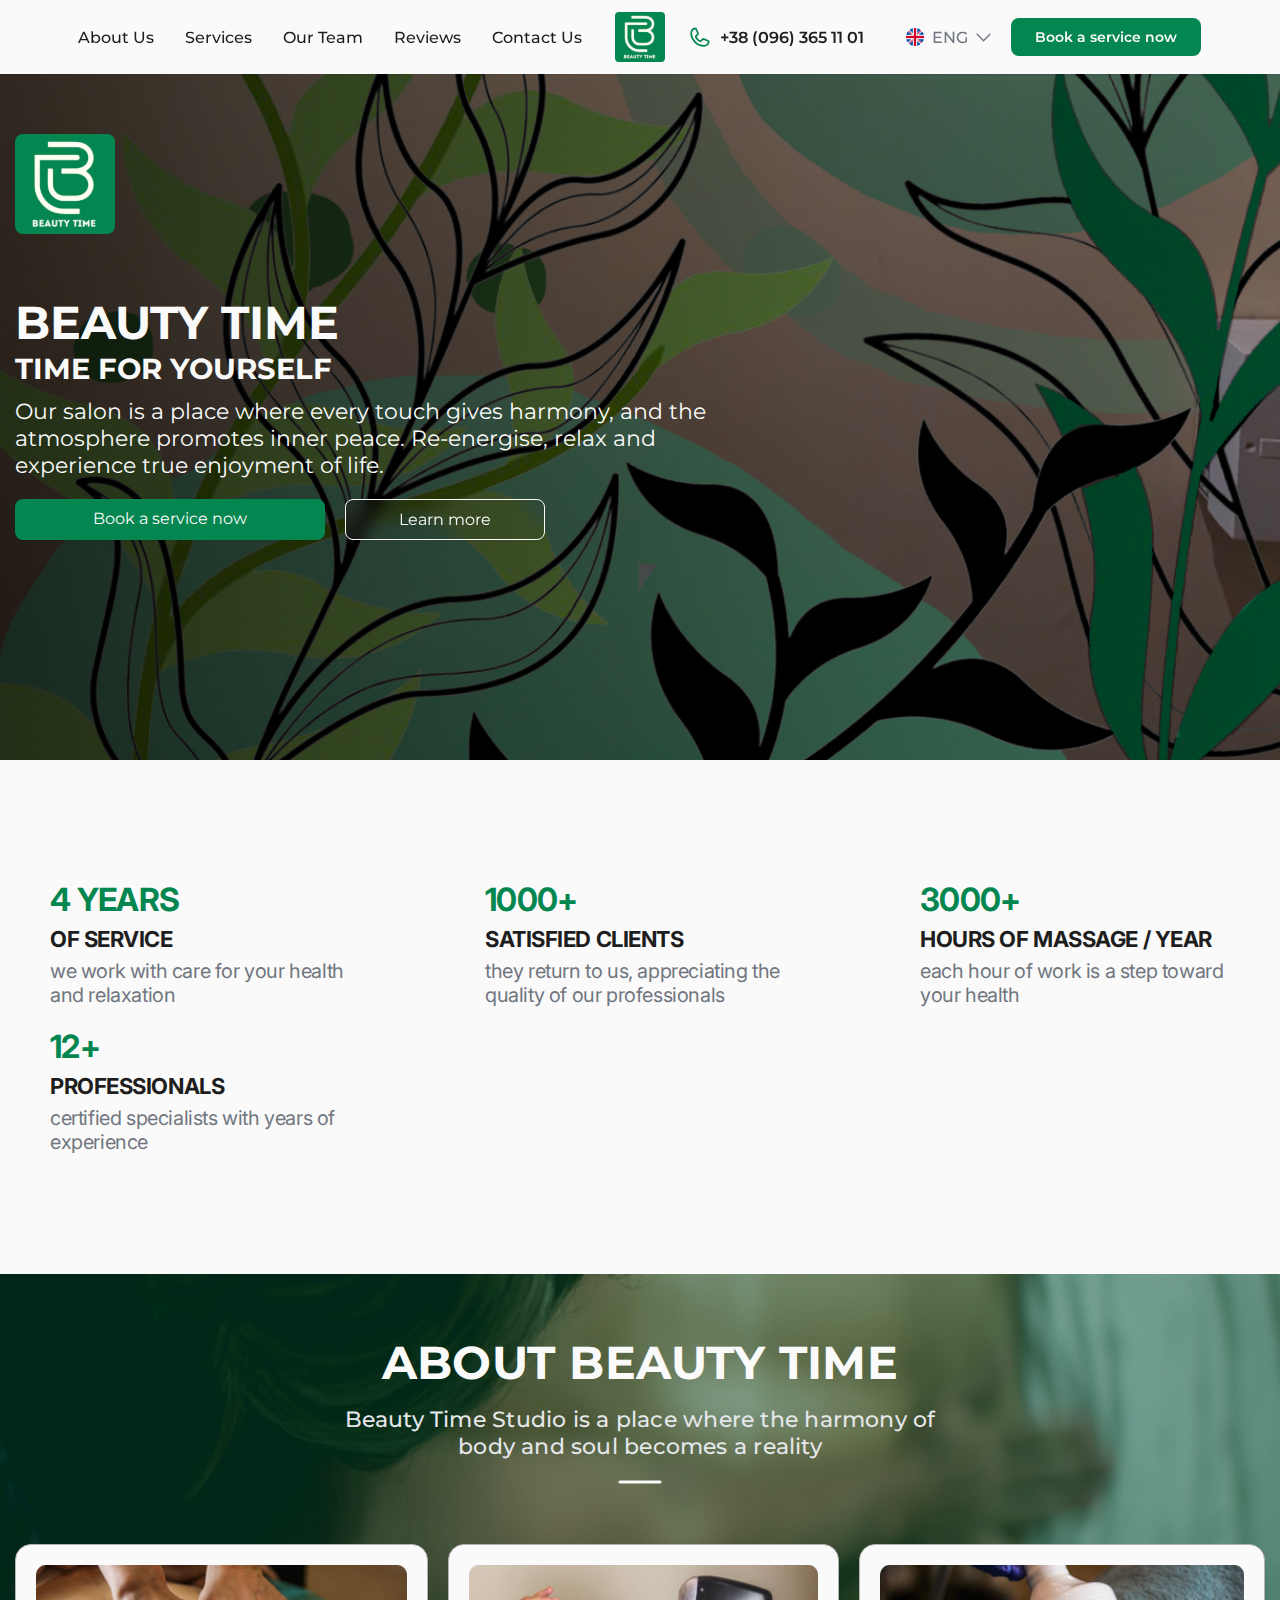
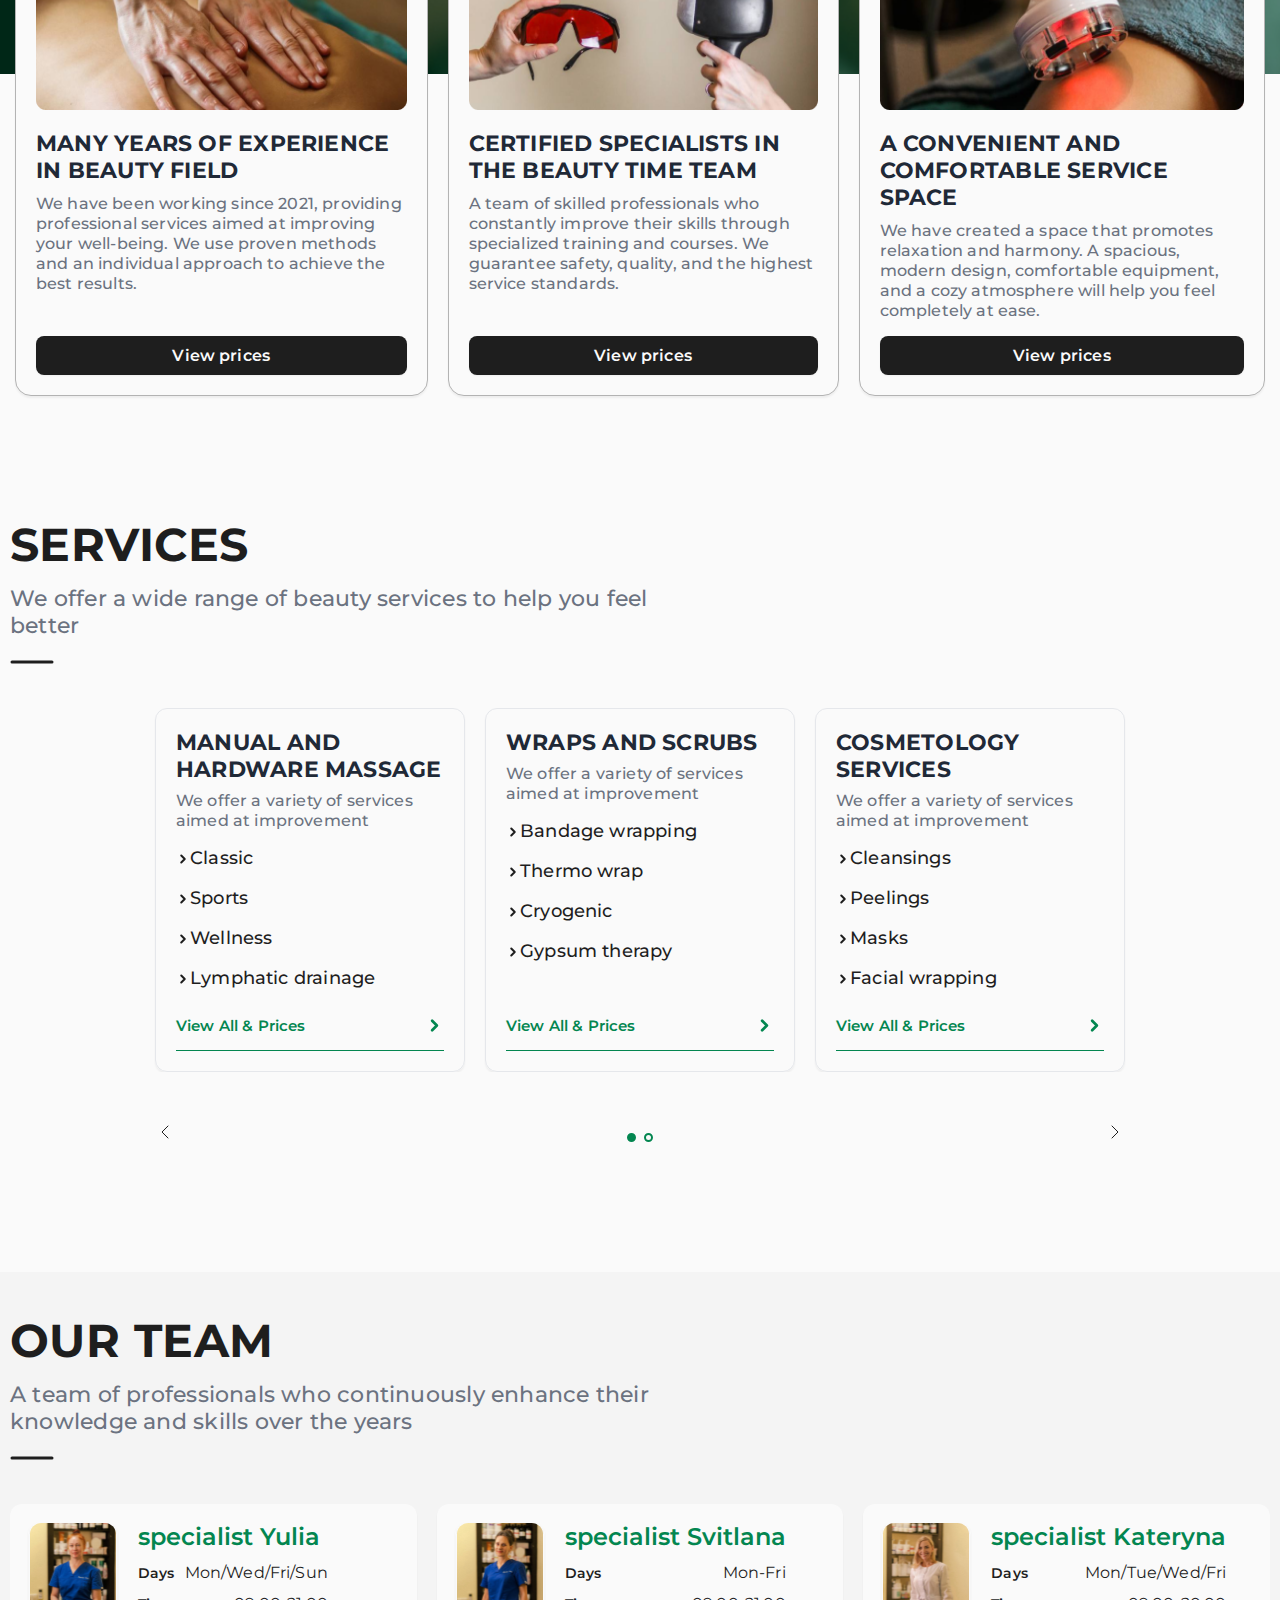
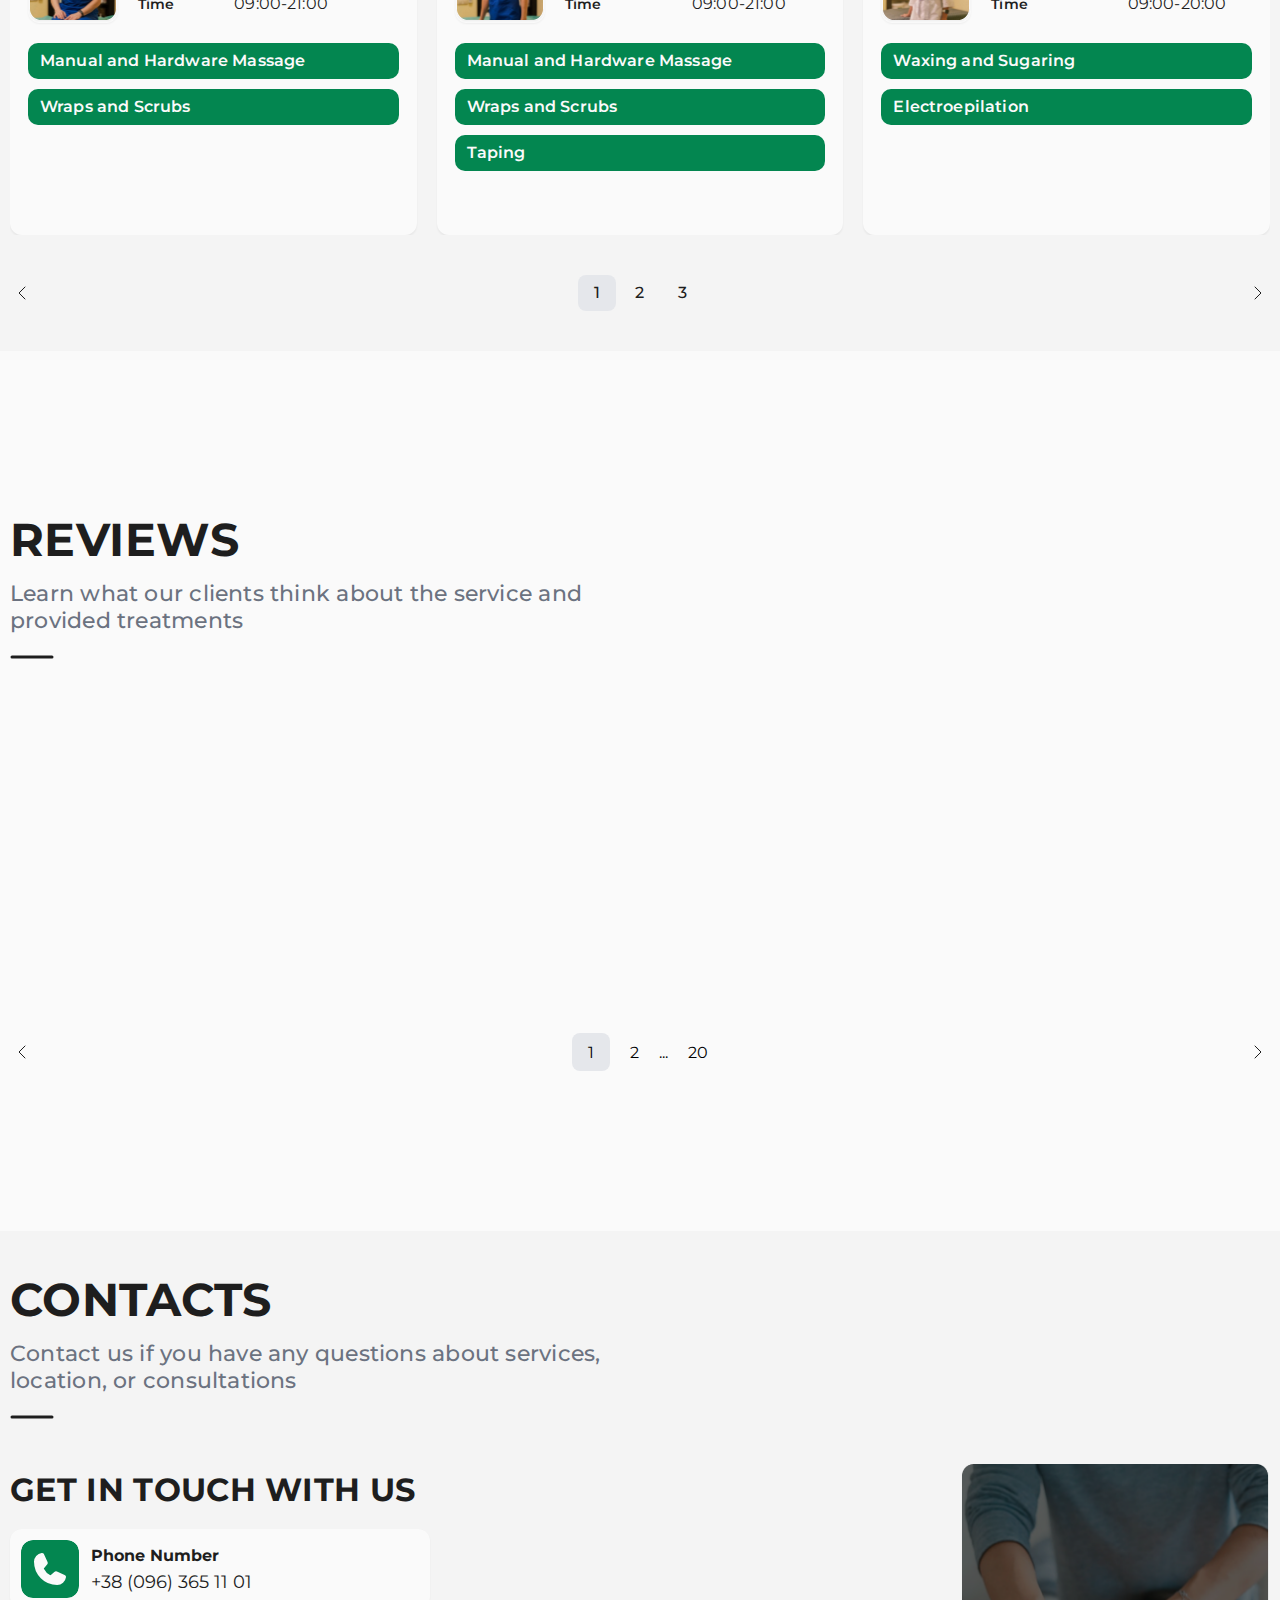
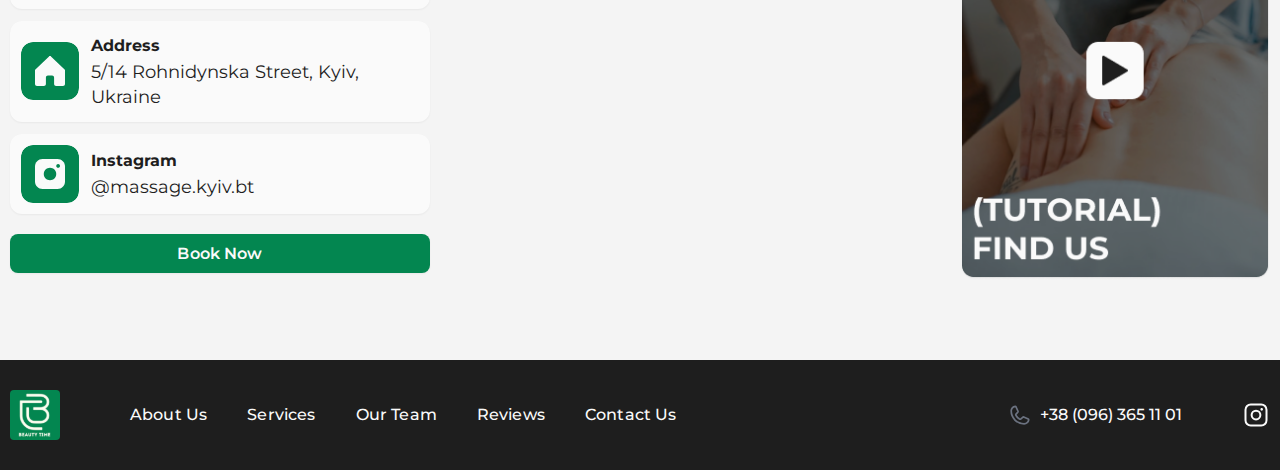
==== commit bcd0fad8: "update" ====
--- a/eng.html
+++ b/eng.html
@@ -50,7 +50,7 @@
       </div>
     </div>
     <div class="header-container-mobile">
-      <img src="icons/Logo.svg" alt="" class="header-container-mobile-logo">
+      <img src="icons/Logo.svg" alt="" class="header-container-mobile-logo" style="opacity: 0;">
       <img src="icons/openBurger.svg" alt="" class="header-container-mobile-openBurger" id="openBurger">
     </div>
     <div class="header-container-mobile-menu" id="burger-menu">
@@ -83,8 +83,8 @@
   <section class="hero-section">
     <div class="hero-section-container">
       <img src="icons/Logo.svg" alt="" class="hero-section-logo" />
-      <h1 class="hero-section-title">Beauty Time - time 
-        for yourself</h1>
+      <h1 class="hero-section-title">Beauty Time</h1>
+      <h2 class="hero-section-subTitle">time for yourself</h2>
       <p class="hero-section-text">
         Our salon is a place where every touch gives harmony, and the atmosphere promotes inner peace. Re-energise, relax and experience true enjoyment of life.
       </p>
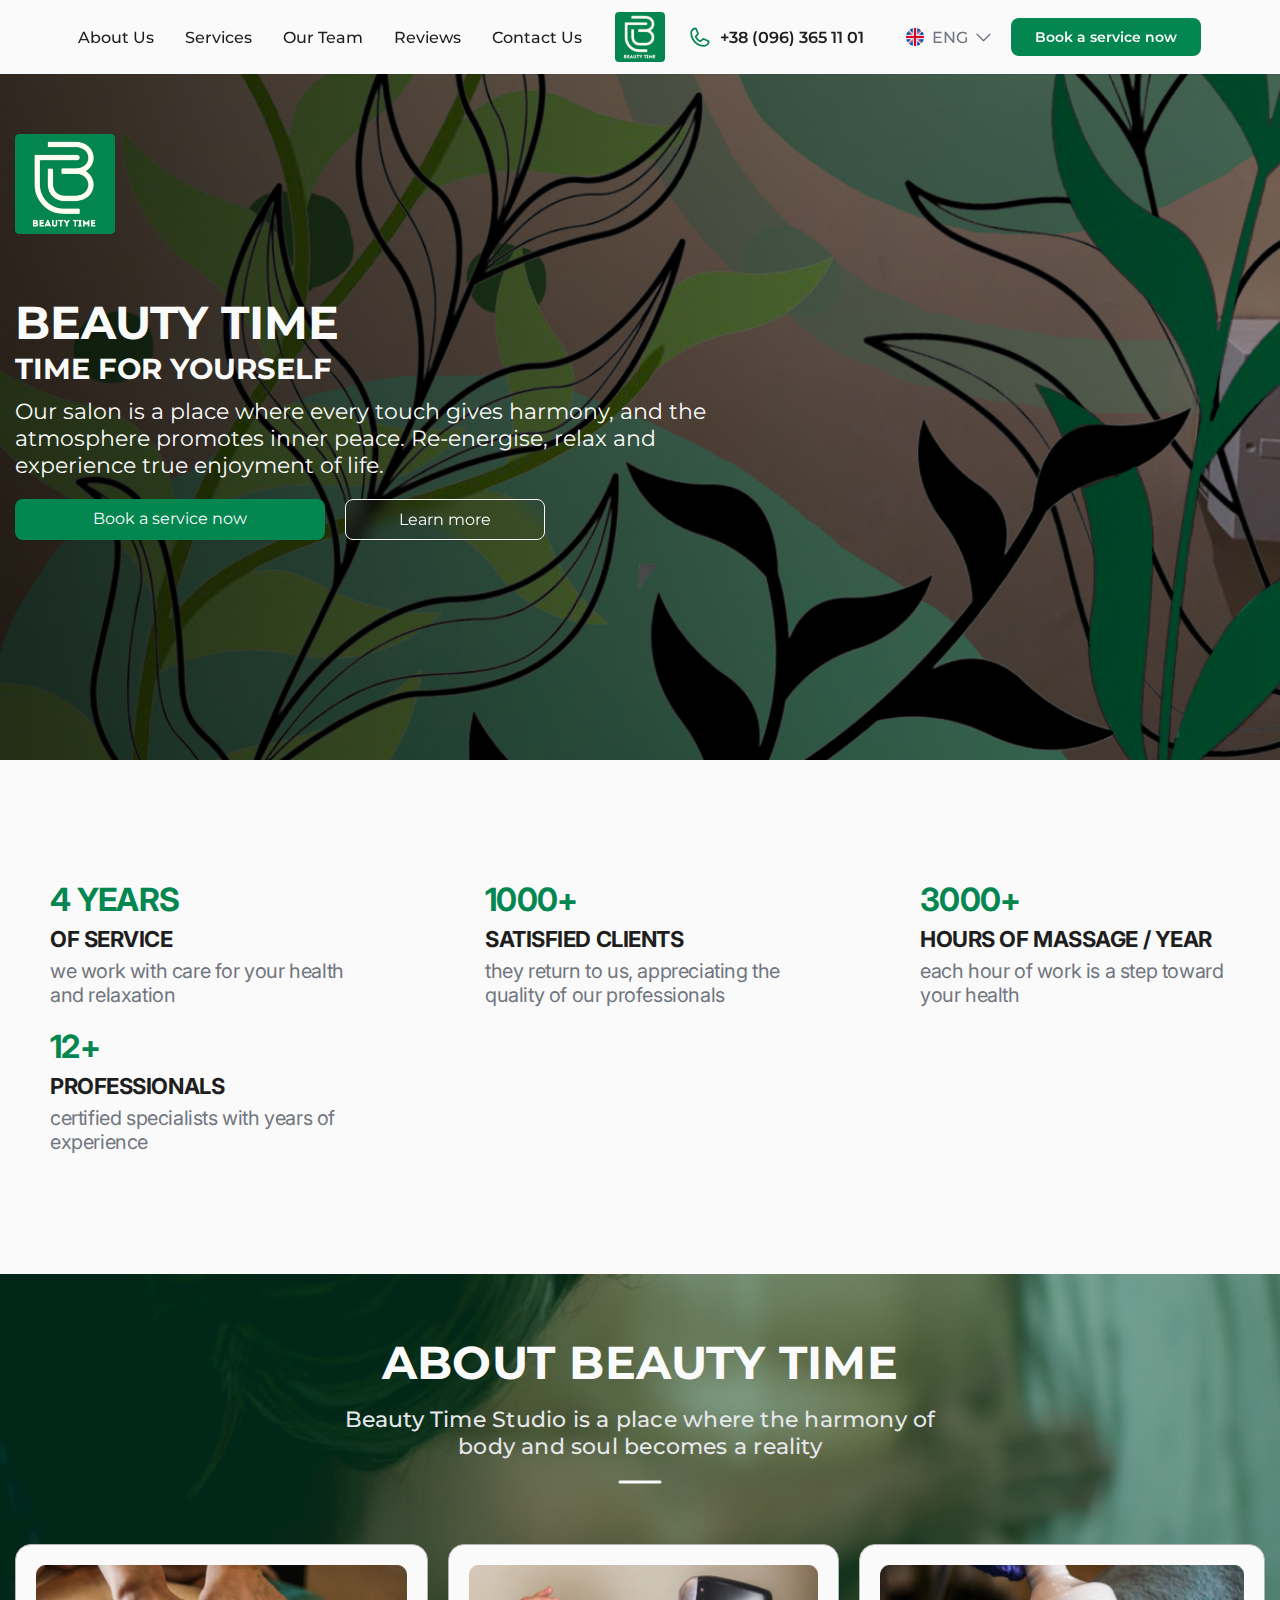
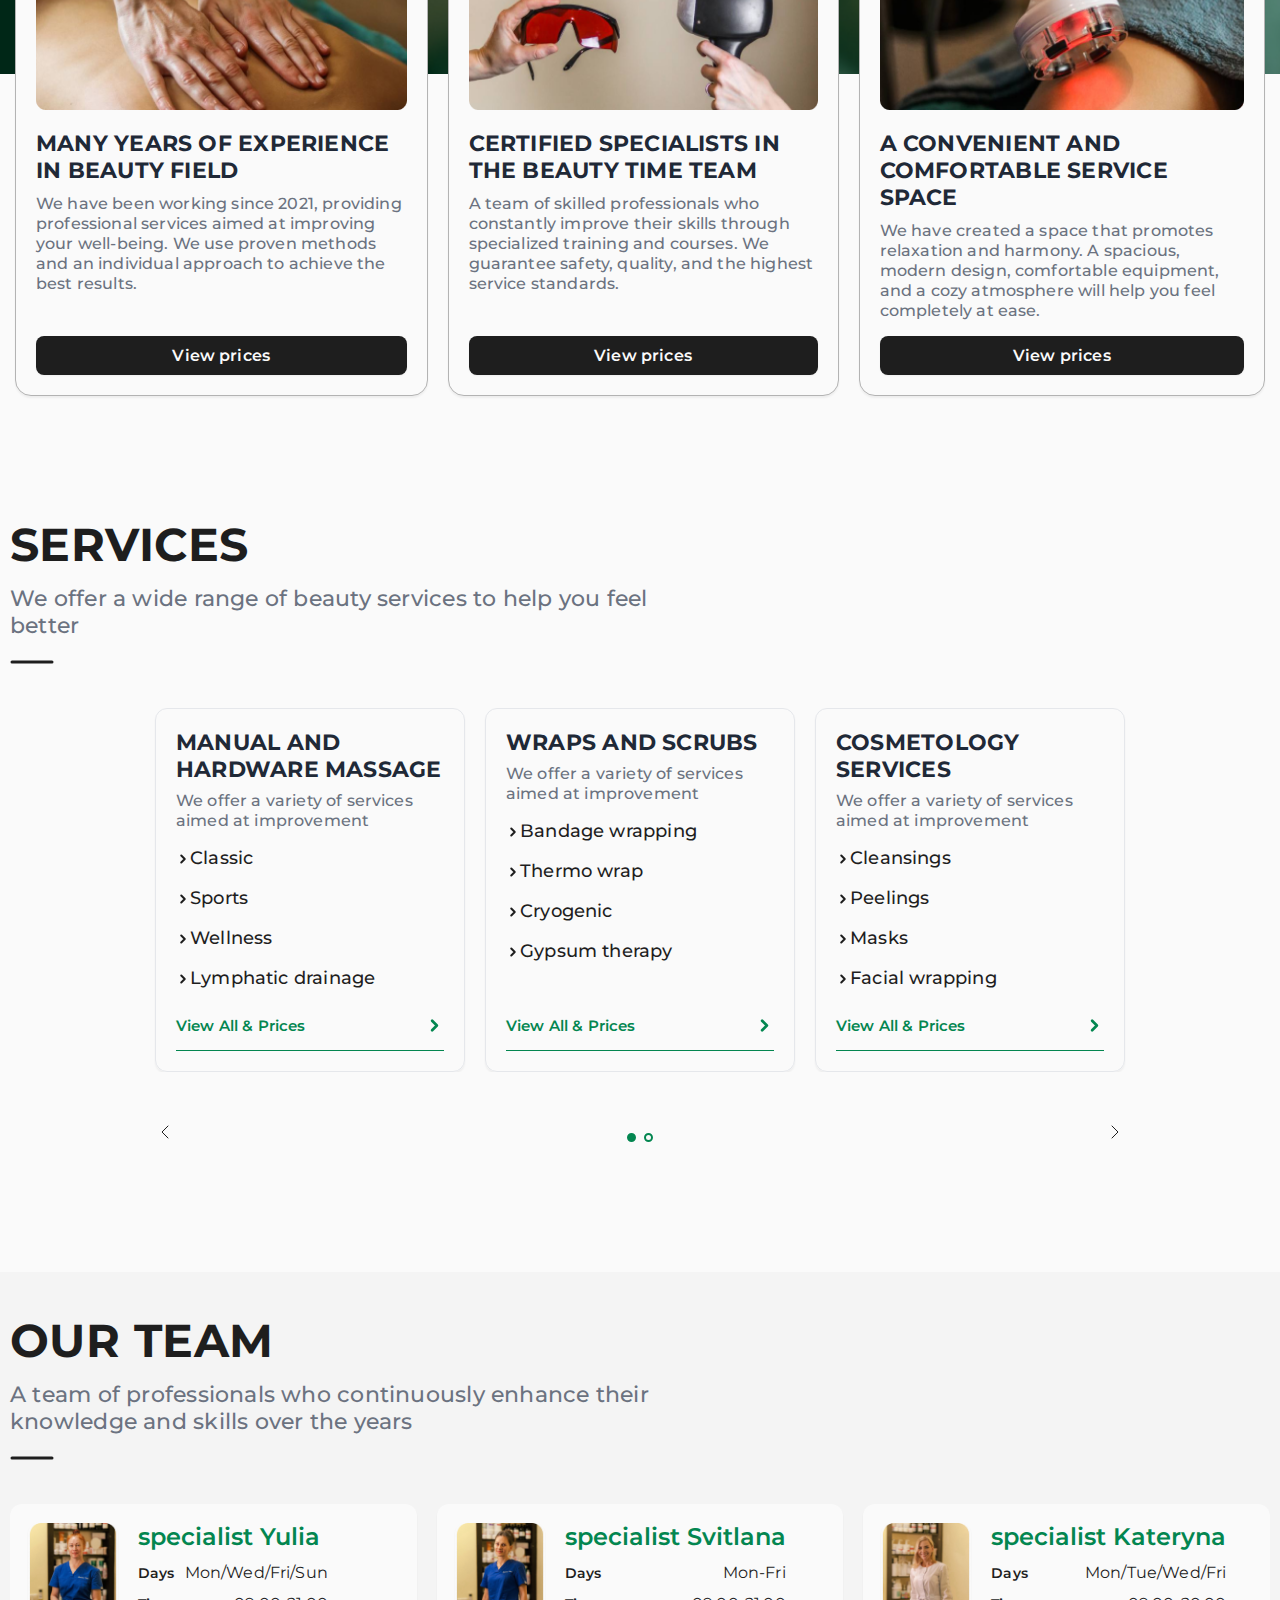
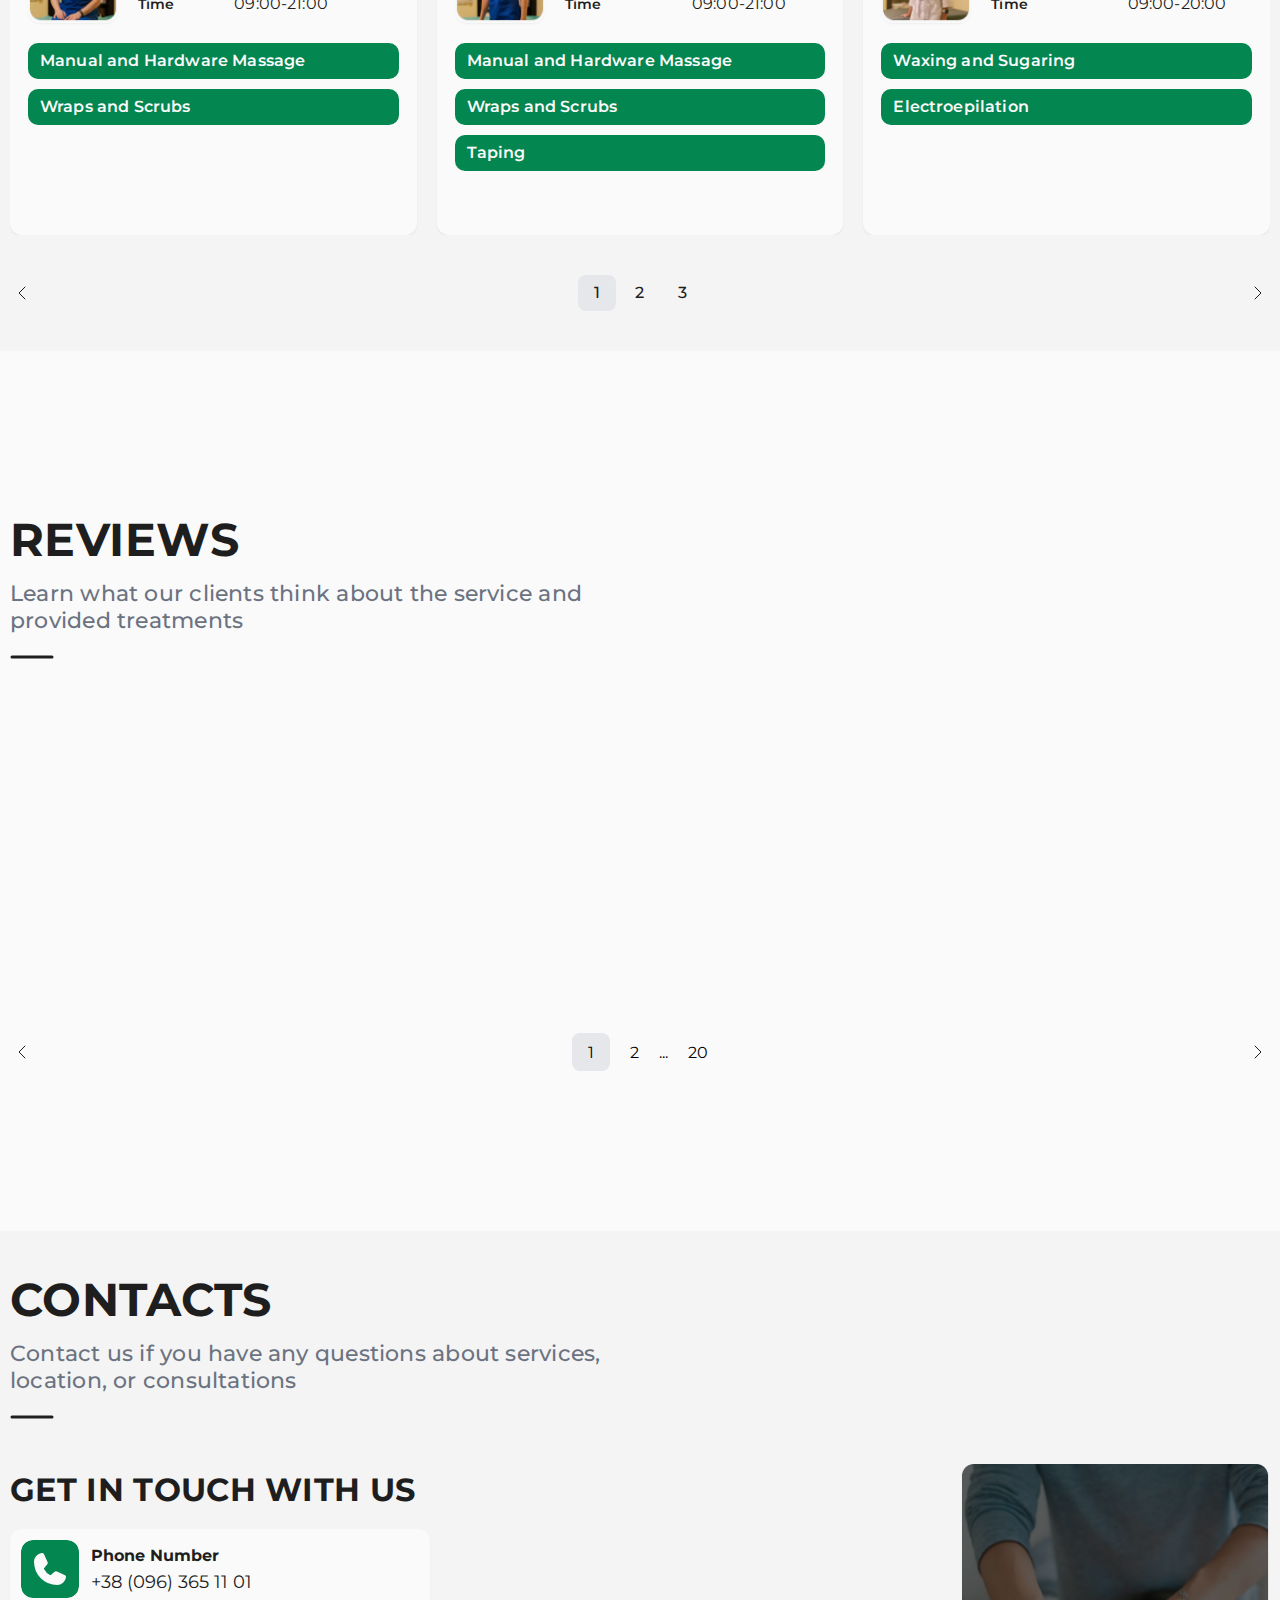
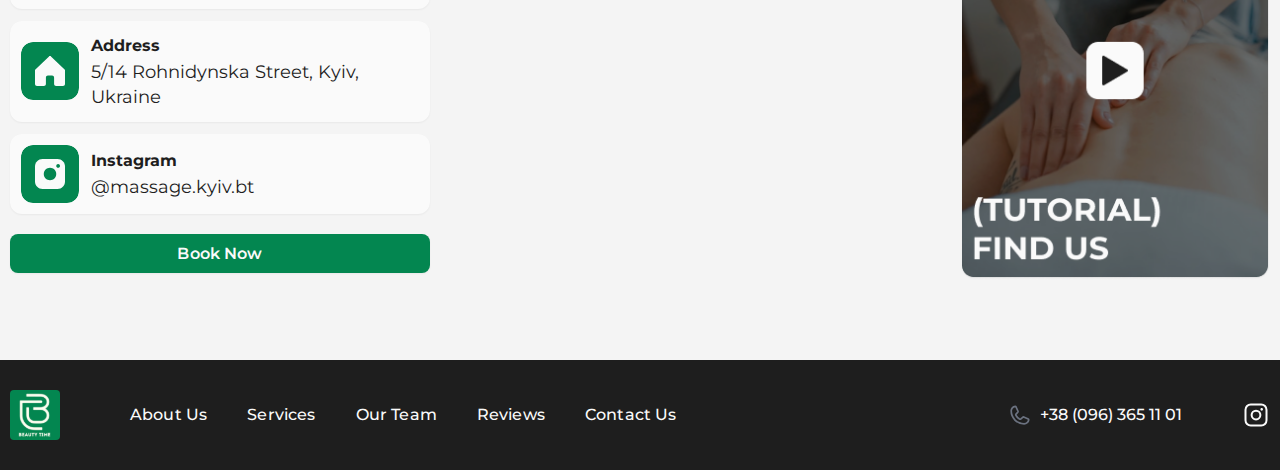
==== commit 6be8be9f: "update" ====
--- a/eng.html
+++ b/eng.html
@@ -4,6 +4,7 @@
 <head>
   <meta charset="UTF-8" />
   <link rel="icon" type="image/x-icon" href="/icons/Logo.svg" />
+  <link rel="icon" href="/icons/Logo.svg">
   <meta name="viewport" content="width=device-width, initial-scale=1.0" />
   <link rel="preconnect" href="https://fonts.googleapis.com" />
   <link rel="preconnect" href="https://fonts.gstatic.com" crossorigin />
@@ -82,7 +83,7 @@
   </header>
   <section class="hero-section">
     <div class="hero-section-container">
-      <img src="icons/Logo.svg" alt="" class="hero-section-logo" />
+      <img src="icons/logo.png" alt="" class="hero-section-logo" />
       <h1 class="hero-section-title">Beauty Time</h1>
       <h2 class="hero-section-subTitle">time for yourself</h2>
       <p class="hero-section-text">
